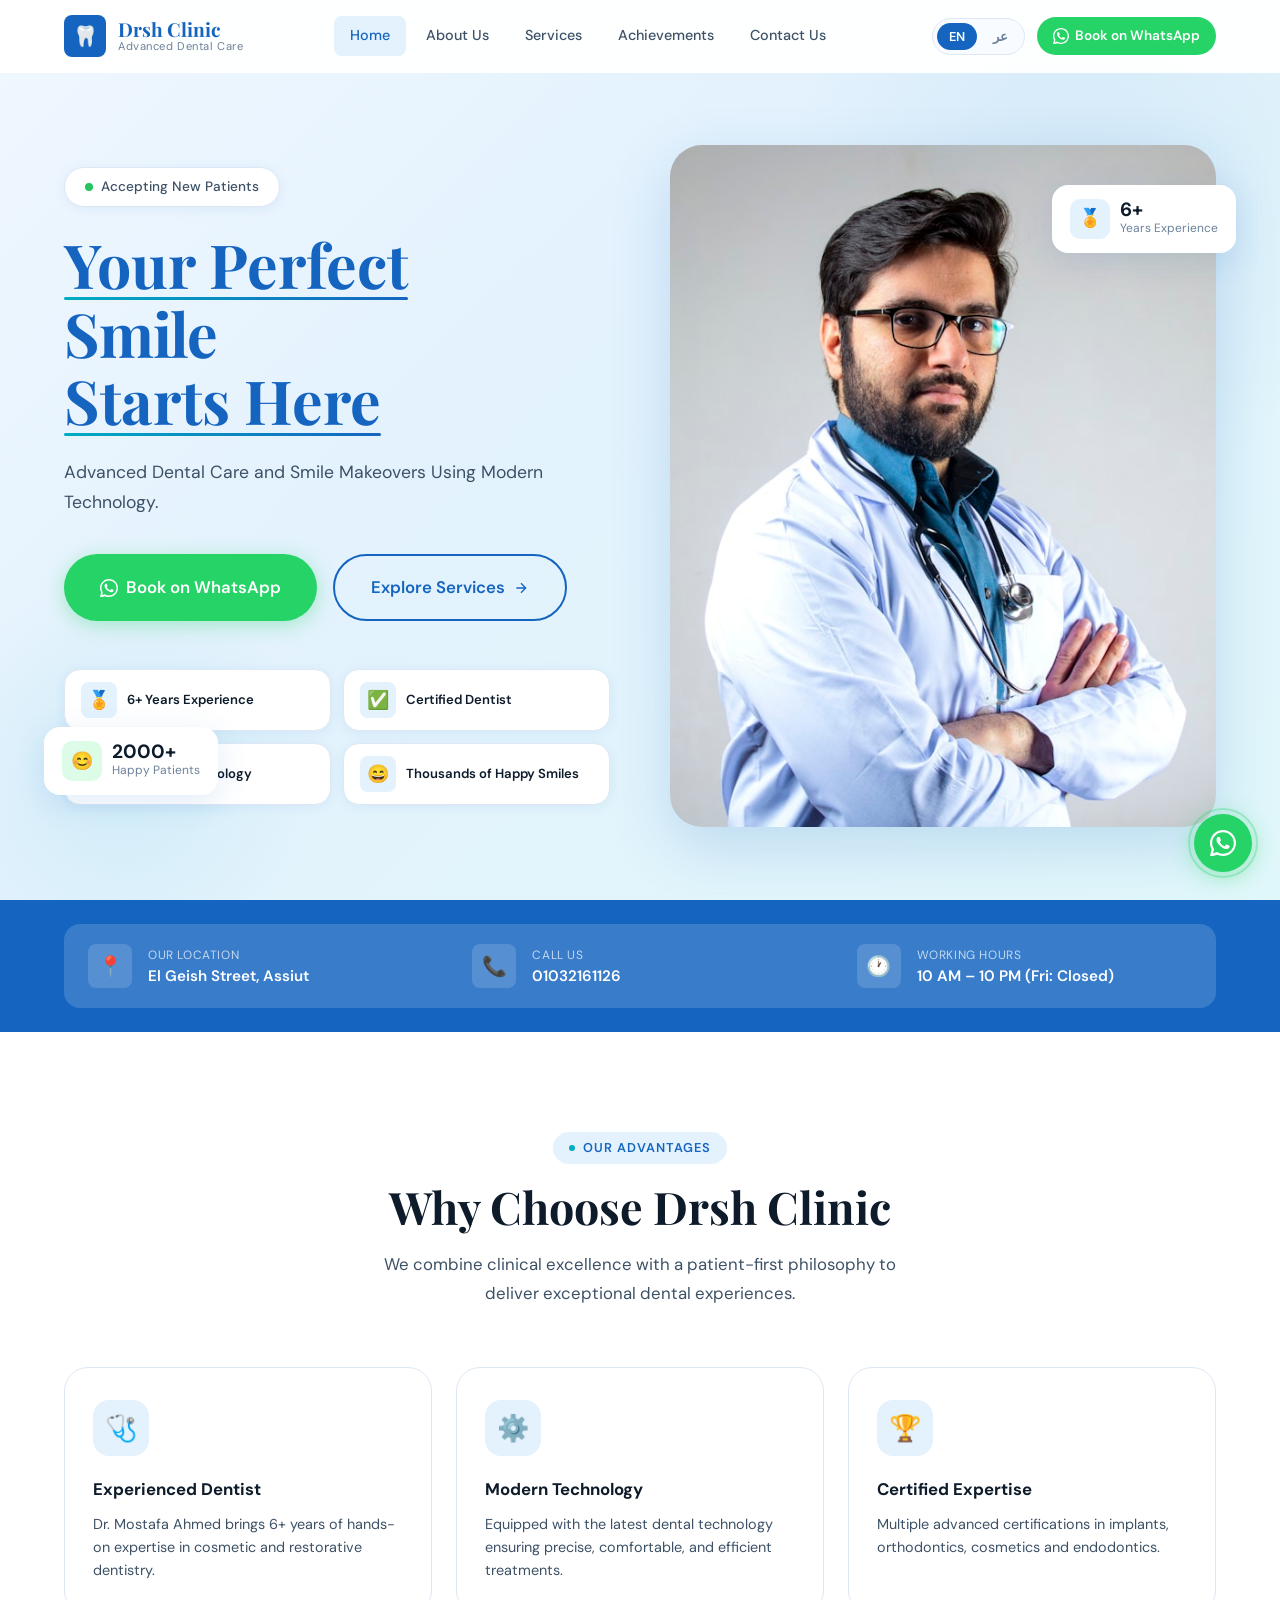
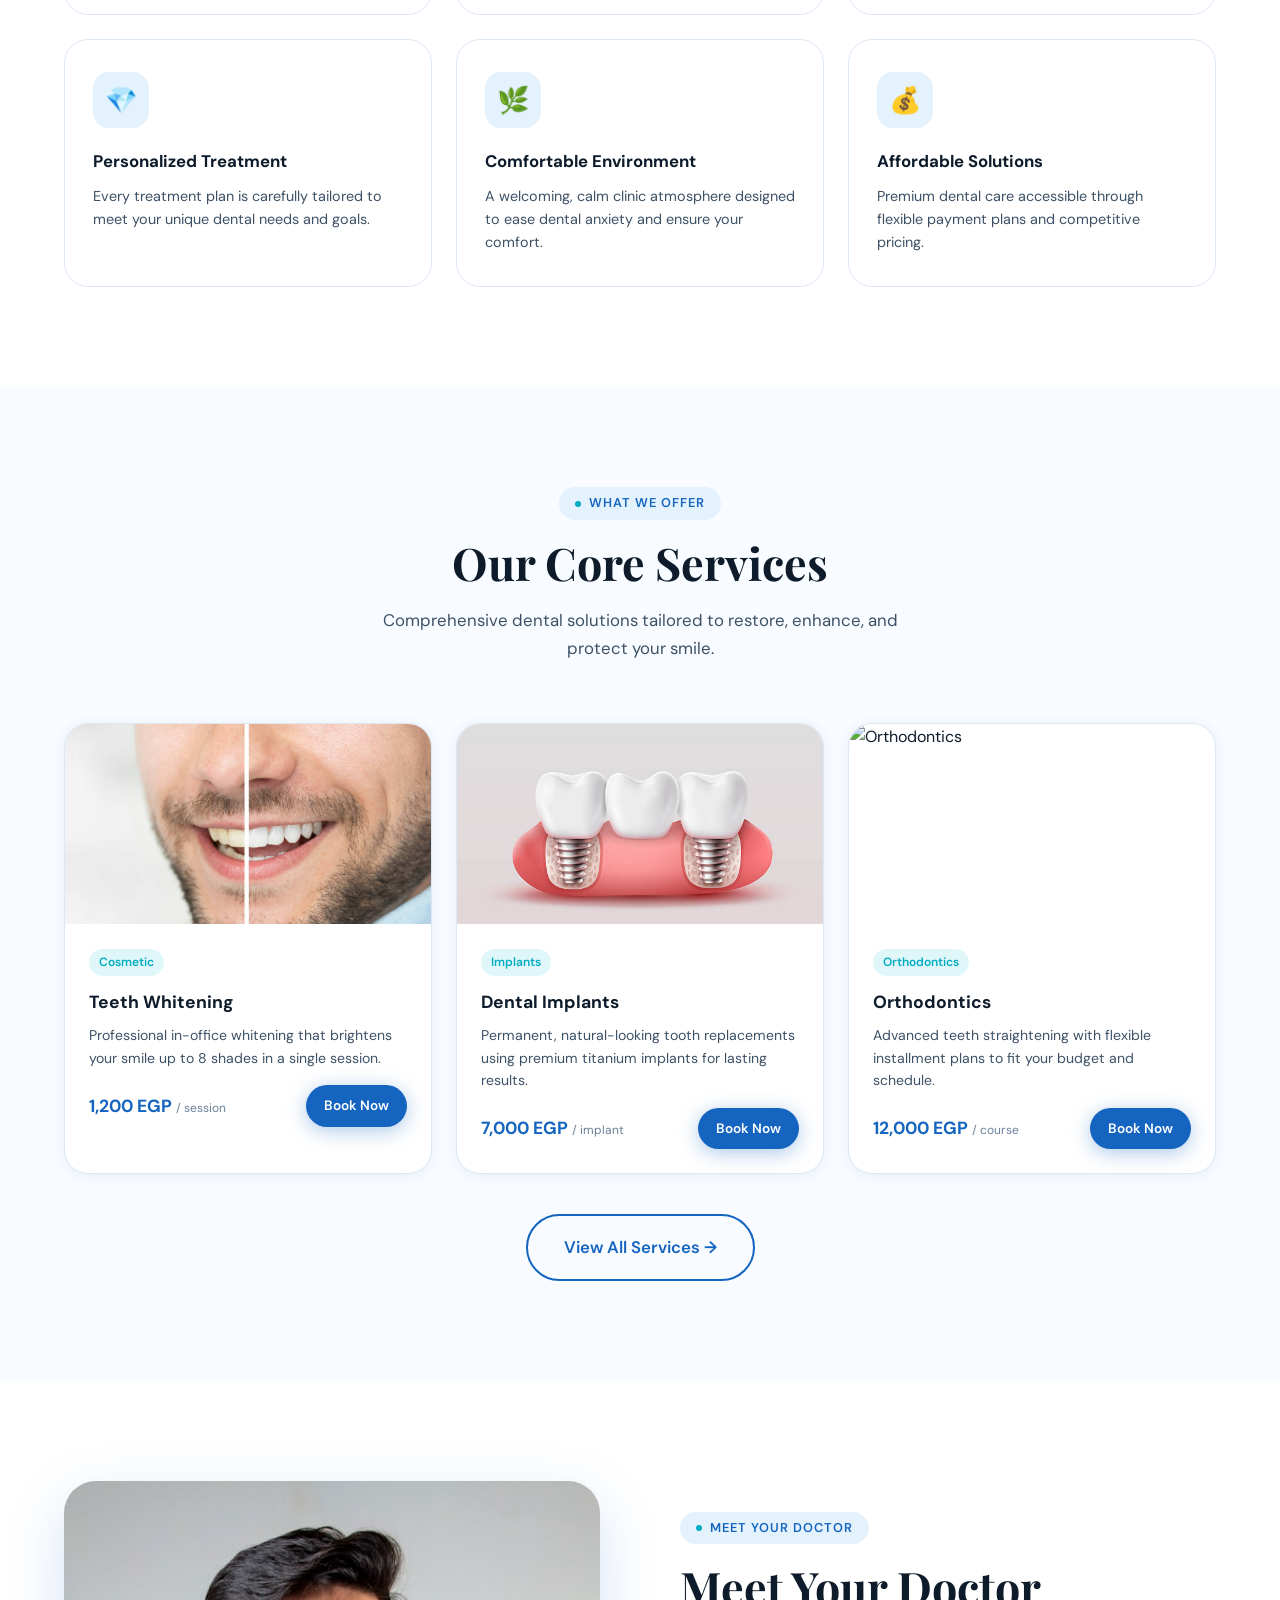
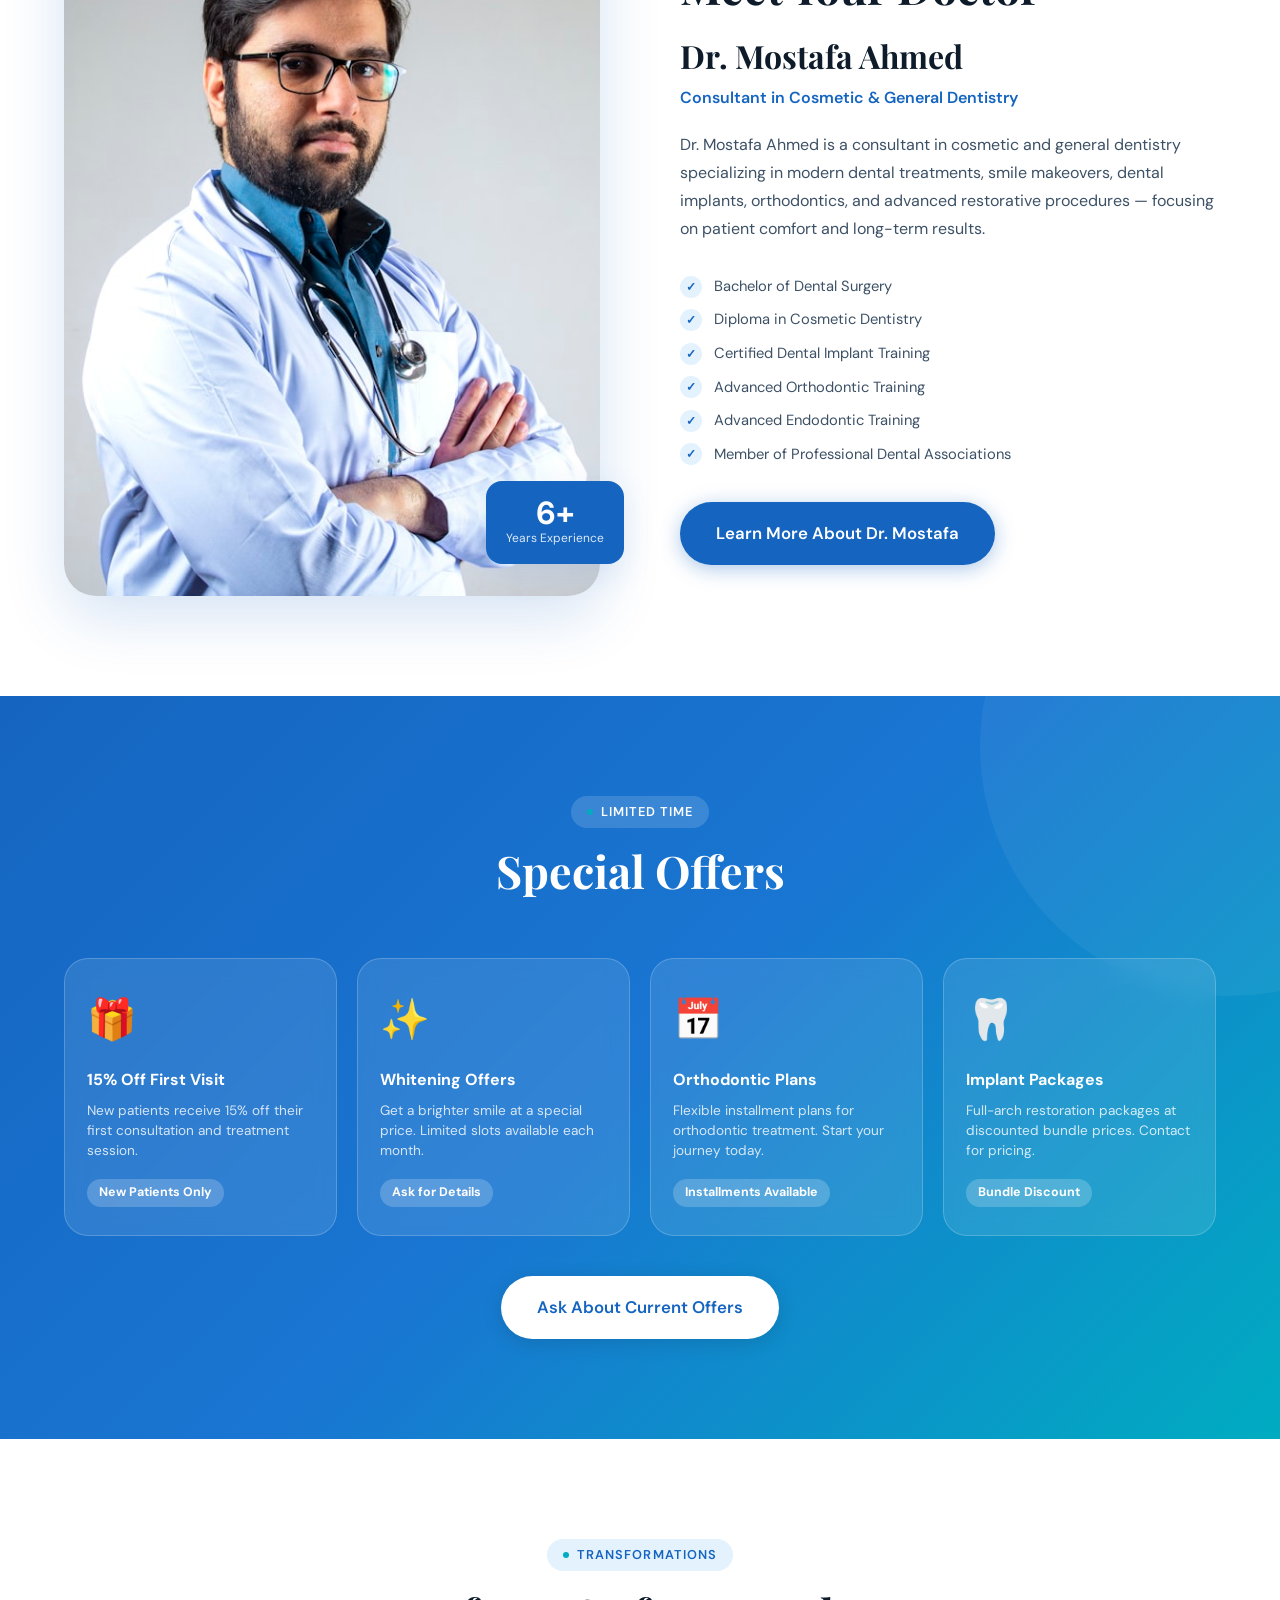
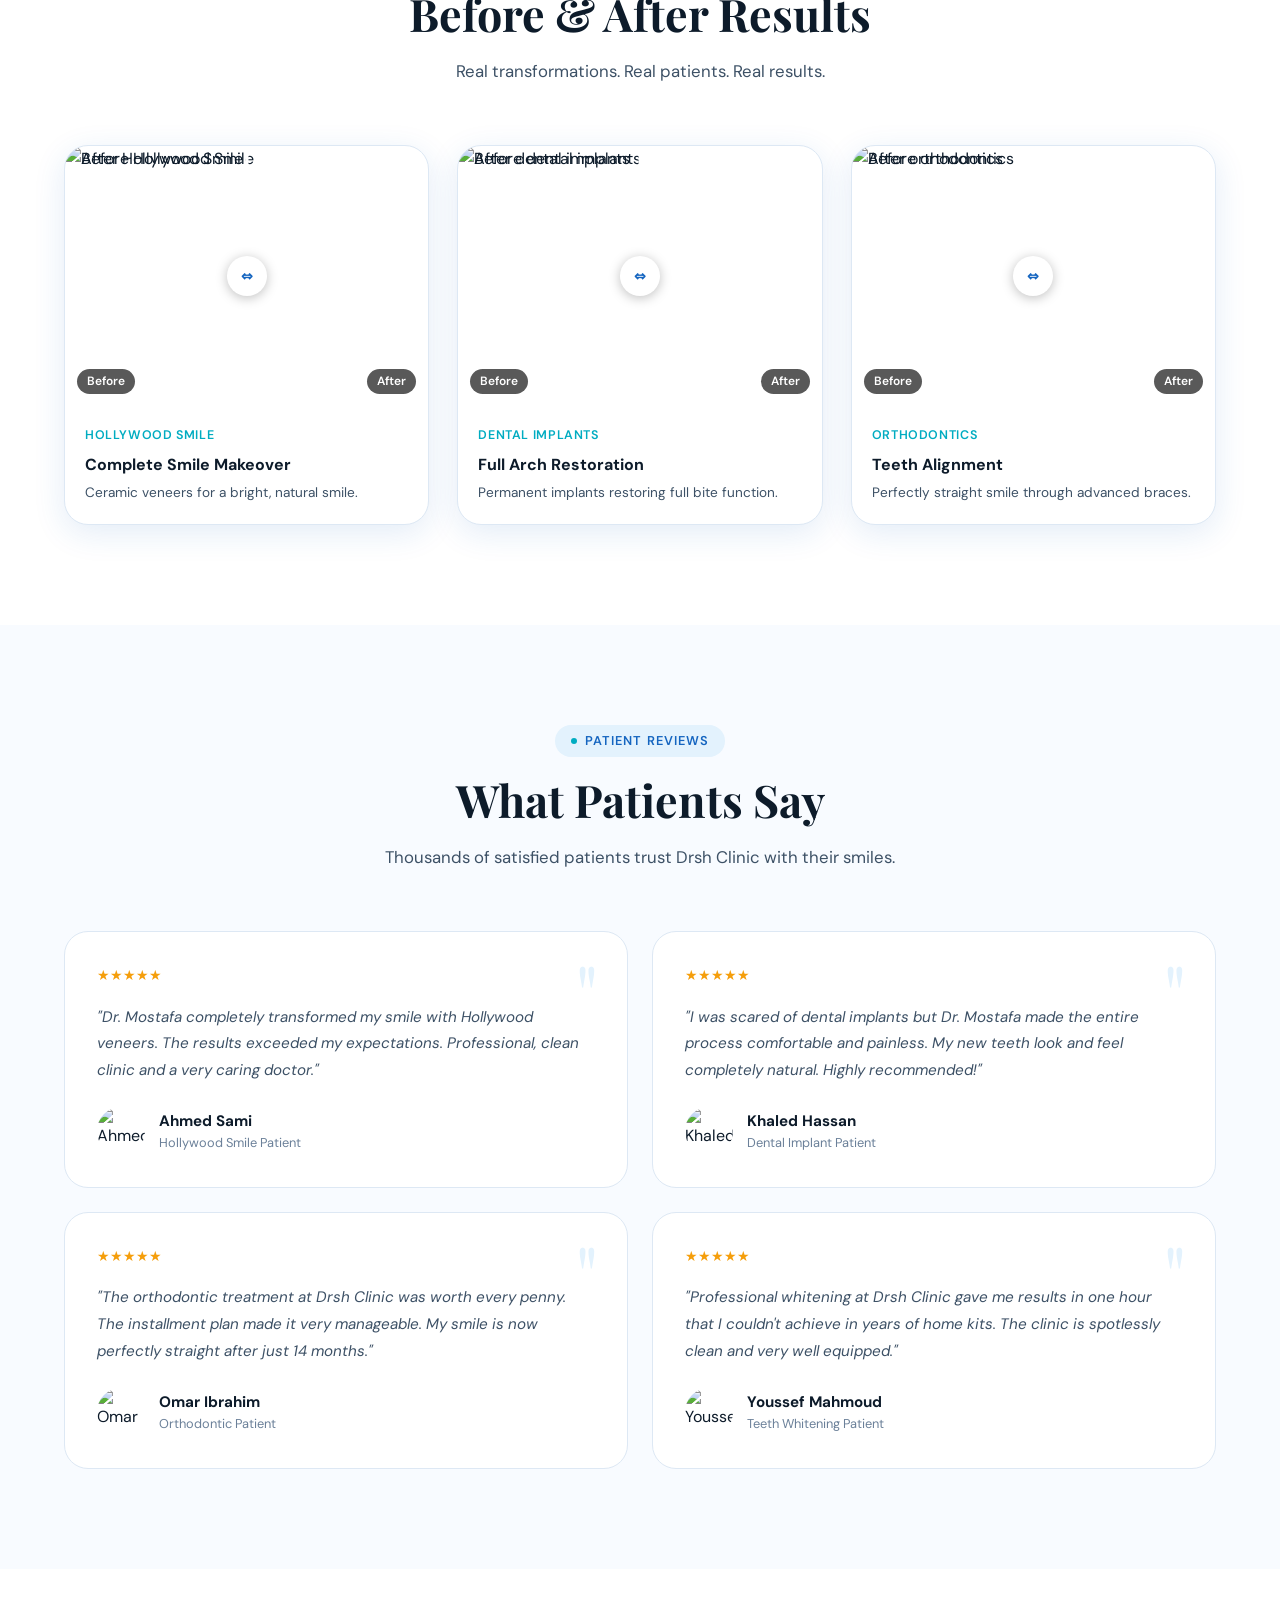
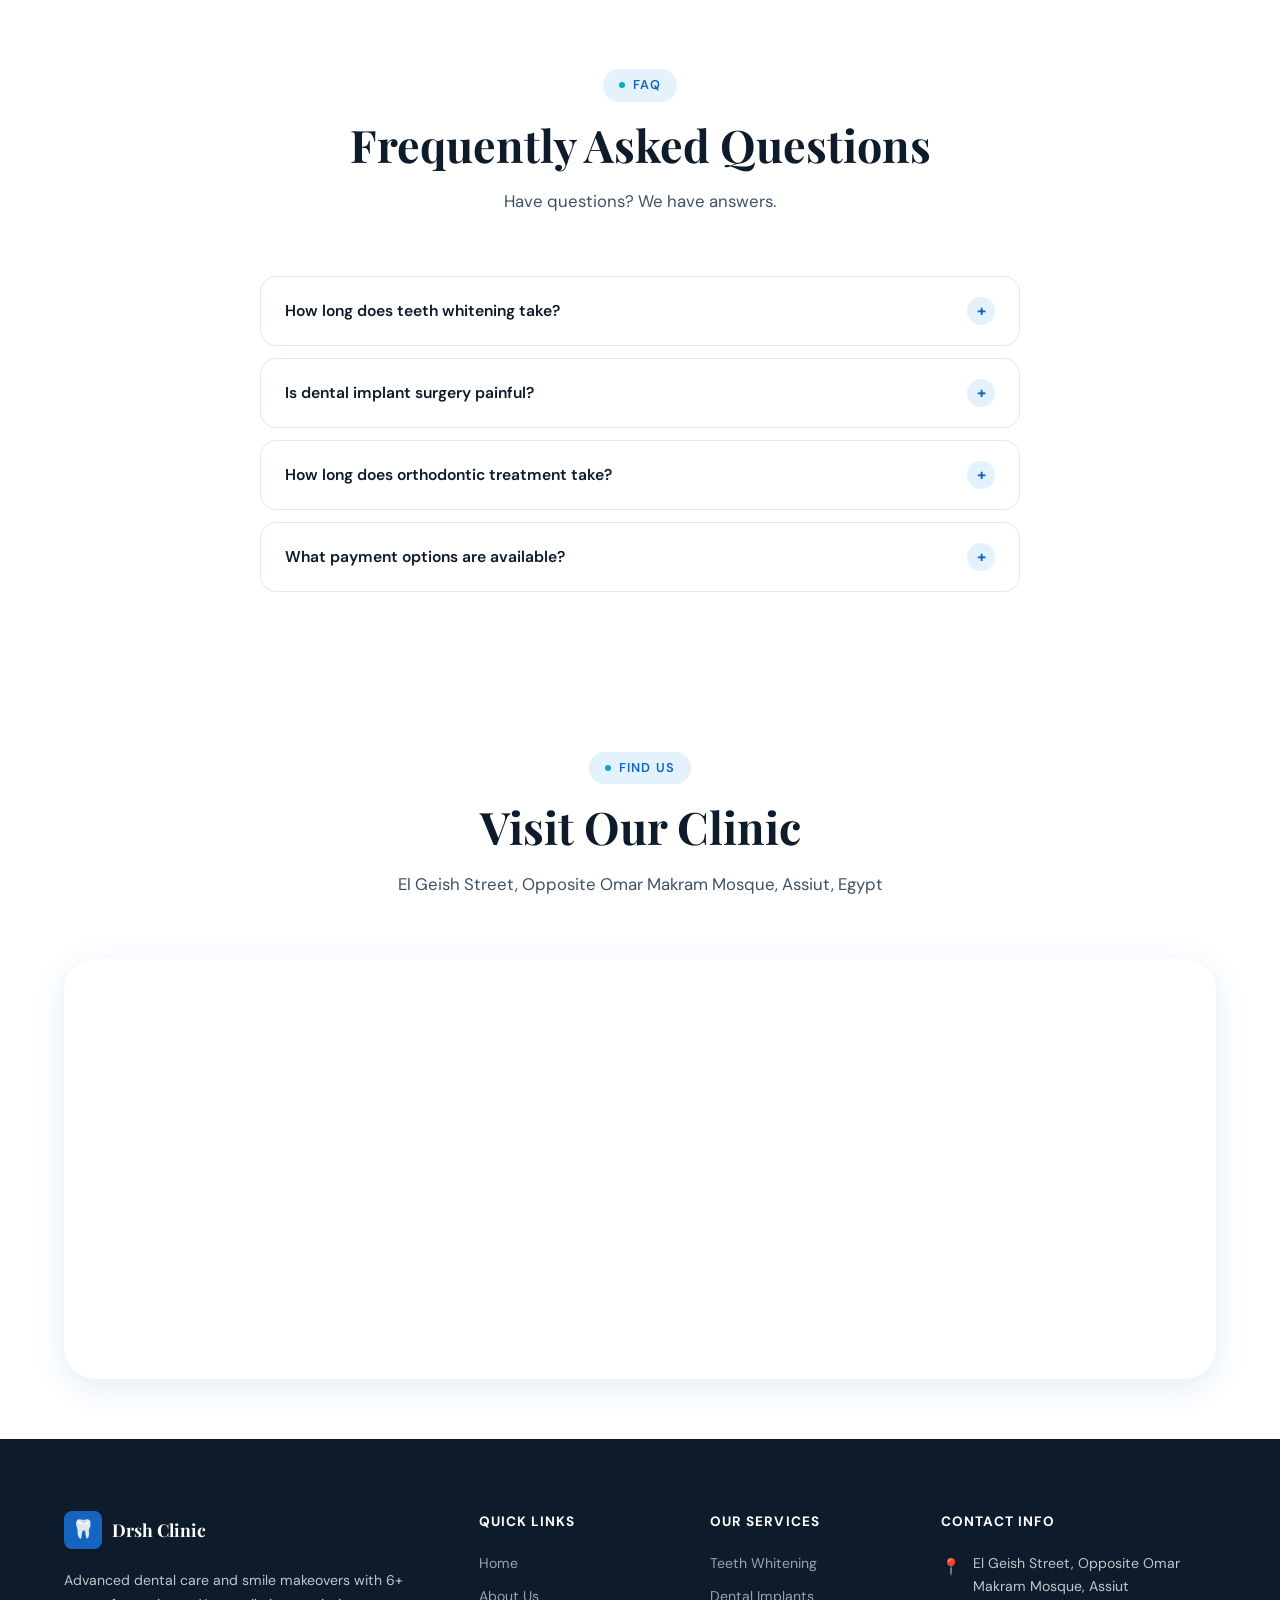
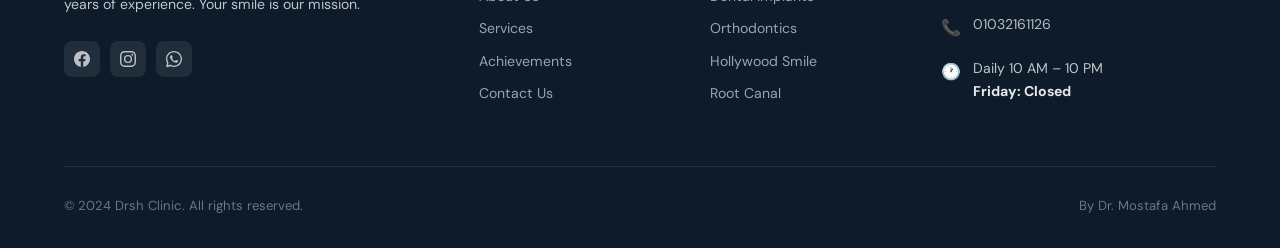
==== index.html @ 5b44fa23 "Initial commit" ====
<!DOCTYPE html>
<html lang="en">

<head>
  <meta charset="UTF-8" />
  <meta name="viewport" content="width=device-width, initial-scale=1.0" />
  <meta name="description"
    content="Drsh Clinic – Advanced dental care, smile makeovers, implants, and orthodontics by Dr. Mostafa Ahmed in Assiut, Egypt." />
  <meta name="keywords"
    content="dental clinic, Assiut, Dr. Mostafa Ahmed, cosmetic dentistry, implants, orthodontics, teeth whitening" />
  <title>Drsh Clinic – Your Perfect Smile Starts Here</title>
  <link rel="stylesheet" href="css/styles.css" />
  <script src="https://cdn.tailwindcss.com"></script>
  <link rel="preconnect" href="https://fonts.googleapis.com" />
  <style>
    /* Tailwind override so it doesn't conflict */
    *,
    *::before,
    *::after {
      box-sizing: border-box;
    }
  </style>
</head>

<body>

  <!-- ===================== HEADER ===================== -->
  <header class="header" role="banner">
    <div class="container">
      <div class="header-inner">
        <a href="index.html" class="logo" aria-label="Drsh Clinic Home">
          <div class="logo-icon">🦷</div>
          <div class="logo-text">
            <span class="logo-name">Drsh Clinic</span>
            <span class="logo-tagline">Advanced Dental Care</span>
          </div>
        </a>

        <nav class="nav-links" role="navigation" aria-label="Main navigation">
          <a href="index.html" class="nav-link" data-i18n="nav_home">Home</a>
          <a href="pages/about.html" class="nav-link" data-i18n="nav_about">About Us</a>
          <a href="pages/services.html" class="nav-link" data-i18n="nav_services">Services</a>
          <a href="pages/achievements.html" class="nav-link" data-i18n="nav_achievements">Achievements</a>
          <a href="pages/contact.html" class="nav-link" data-i18n="nav_contact">Contact Us</a>
        </nav>

        <div class="nav-actions">
          <div class="lang-switcher" role="group" aria-label="Language switcher">
            <button class="lang-btn" data-lang="en" aria-label="English">EN</button>
            <button class="lang-btn" data-lang="ar" aria-label="Arabic">عر</button>
          </div>
          <a href="https://wa.me/201032161126?text=Hello%2C%20I%27d%20like%20to%20book%20an%20appointment"
            class="whatsapp-nav-btn" data-i18n-href="whatsapp_msg" target="_blank" rel="noopener"
            aria-label="Book on WhatsApp">
            <svg width="16" height="16" fill="currentColor" viewBox="0 0 24 24">
              <path
                d="M17.472 14.382c-.297-.149-1.758-.867-2.03-.967-.273-.099-.471-.148-.67.15-.197.297-.767.966-.94 1.164-.173.199-.347.223-.644.075-.297-.15-1.255-.463-2.39-1.475-.883-.788-1.48-1.761-1.653-2.059-.173-.297-.018-.458.13-.606.134-.133.298-.347.446-.52.149-.174.198-.298.298-.497.099-.198.05-.371-.025-.52-.075-.149-.669-1.612-.916-2.207-.242-.579-.487-.5-.669-.51-.173-.008-.371-.01-.57-.01-.198 0-.52.074-.792.372-.272.297-1.04 1.016-1.04 2.479 0 1.462 1.065 2.875 1.213 3.074.149.198 2.096 3.2 5.077 4.487.709.306 1.262.489 1.694.625.712.227 1.36.195 1.871.118.571-.085 1.758-.719 2.006-1.413.248-.694.248-1.289.173-1.413-.074-.124-.272-.198-.57-.347z" />
              <path
                d="M12 0C5.373 0 0 5.373 0 12c0 2.127.555 4.13 1.523 5.868L.057 23.879a.5.5 0 0 0 .609.625l6.273-1.643A11.94 11.94 0 0 0 12 24c6.627 0 12-5.373 12-12S18.627 0 12 0zm0 22a9.94 9.94 0 0 1-5.071-1.383l-.363-.217-3.773.988.989-3.658-.236-.373A9.953 9.953 0 0 1 2 12C2 6.477 6.477 2 12 2s10 4.477 10 10-4.477 10-10 10z" />
            </svg>
            <span data-i18n="nav_book">Book on WhatsApp</span>
          </a>
          <button class="hamburger" aria-label="Toggle menu" aria-expanded="false">
            <span></span><span></span><span></span>
          </button>
        </div>
      </div>
    </div>

    <!-- Mobile Menu -->
    <nav class="mobile-menu" aria-label="Mobile navigation">
      <a href="index.html" class="nav-link" data-i18n="nav_home">Home</a>
      <a href="pages/about.html" class="nav-link" data-i18n="nav_about">About Us</a>
      <a href="pages/services.html" class="nav-link" data-i18n="nav_services">Services</a>
      <a href="pages/achievements.html" class="nav-link" data-i18n="nav_achievements">Achievements</a>
      <a href="pages/contact.html" class="nav-link" data-i18n="nav_contact">Contact Us</a>
      <div class="mobile-menu-footer">
        <a href="https://wa.me/201032161126" class="btn btn-whatsapp" target="_blank" rel="noopener">
          <span data-i18n="nav_book">Book on WhatsApp</span>
        </a>
      </div>
    </nav>
  </header>

  <!-- ===================== HERO ===================== -->
  <main>
    <section class="hero" id="hero" aria-label="Hero section">
      <div class="container">
        <div class="hero-inner">
          <div class="hero-content">
            <div class="hero-badge">
              <span class="dot" aria-hidden="true"></span>
              <span data-i18n="hero_badge">Accepting New Patients</span>
            </div>
            <h1 class="hero-title">
              <span data-i18n="hero_title_1">Your Perfect</span>
              <br>
              <em class="display-heading" data-i18n="hero_title_2"
                style="color:var(--primary);font-style:normal;">Smile</em>
              <br>
              <span data-i18n="hero_title_3">Starts Here</span>
            </h1>
            <p class="hero-subtitle" data-i18n="hero_sub">
              Advanced Dental Care and Smile Makeovers Using Modern Technology.
            </p>
            <div class="hero-btns">
              <a href="https://wa.me/201032161126?text=Hello%2C%20I%27d%20like%20to%20book%20an%20appointment"
                class="btn btn-whatsapp btn-lg" target="_blank" rel="noopener" data-i18n-href="whatsapp_msg">
                <svg width="18" height="18" fill="currentColor" viewBox="0 0 24 24">
                  <path
                    d="M17.472 14.382c-.297-.149-1.758-.867-2.03-.967-.273-.099-.471-.148-.67.15-.197.297-.767.966-.94 1.164-.173.199-.347.223-.644.075-.297-.15-1.255-.463-2.39-1.475-.883-.788-1.48-1.761-1.653-2.059-.173-.297-.018-.458.13-.606.134-.133.298-.347.446-.52.149-.174.198-.298.298-.497.099-.198.05-.371-.025-.52-.075-.149-.669-1.612-.916-2.207-.242-.579-.487-.5-.669-.51-.173-.008-.371-.01-.57-.01-.198 0-.52.074-.792.372-.272.297-1.04 1.016-1.04 2.479 0 1.462 1.065 2.875 1.213 3.074.149.198 2.096 3.2 5.077 4.487.709.306 1.262.489 1.694.625.712.227 1.36.195 1.871.118.571-.085 1.758-.719 2.006-1.413.248-.694.248-1.289.173-1.413-.074-.124-.272-.198-.57-.347z" />
                  <path
                    d="M12 0C5.373 0 0 5.373 0 12c0 2.127.555 4.13 1.523 5.868L.057 23.879a.5.5 0 0 0 .609.625l6.273-1.643A11.94 11.94 0 0 0 12 24c6.627 0 12-5.373 12-12S18.627 0 12 0zm0 22a9.94 9.94 0 0 1-5.071-1.383l-.363-.217-3.773.988.989-3.658-.236-.373A9.953 9.953 0 0 1 2 12C2 6.477 6.477 2 12 2s10 4.477 10 10-4.477 10-10 10z" />
                </svg>
                <span data-i18n="hero_btn1">Book on WhatsApp</span>
              </a>
              <a href="pages/services.html" class="btn btn-outline btn-lg">
                <span data-i18n="hero_btn2">Explore Services</span>
                <svg width="16" height="16" fill="none" stroke="currentColor" stroke-width="2" viewBox="0 0 24 24">
                  <path d="M5 12h14M12 5l7 7-7 7" />
                </svg>
              </a>
            </div>
            <div class="trust-badges">
              <div class="trust-badge">
                <div class="trust-badge-icon" aria-hidden="true">🏅</div>
                <span class="trust-badge-text" data-i18n="trust_1">6+ Years Experience</span>
              </div>
              <div class="trust-badge">
                <div class="trust-badge-icon" aria-hidden="true">✅</div>
                <span class="trust-badge-text" data-i18n="trust_2">Certified Dentist</span>
              </div>
              <div class="trust-badge">
                <div class="trust-badge-icon" aria-hidden="true">⚙️</div>
                <span class="trust-badge-text" data-i18n="trust_3">Modern Technology</span>
              </div>
              <div class="trust-badge">
                <div class="trust-badge-icon" aria-hidden="true">😄</div>
                <span class="trust-badge-text" data-i18n="trust_4">Thousands of Happy Smiles</span>
              </div>
            </div>
          </div>

          <div class="hero-image-wrap0" aria-hidden="true">
            <img src="./imgs/doctor.jpg" alt="Dr. Mostafa Ahmed – Dental Specialist at Drsh Clinic"
              class="hero-img-main" loading="eager" />
            <div class="hero-float-card card-1">
              <div class="float-icon green" aria-hidden="true">😊</div>
              <div class="float-info">
                <div class="float-num">2000+</div>
                <div class="float-label">Happy Patients</div>
              </div>
            </div>
            <div class="hero-float-card card-2">
              <div class="float-icon blue" aria-hidden="true">🏅</div>
              <div class="float-info">
                <div class="float-num">6+</div>
                <div class="float-label">Years Experience</div>
              </div>
            </div>
          </div>
        </div>
      </div>
    </section>

    <!-- ===================== QUICK INFO ===================== -->
    <section class="quick-info" aria-label="Quick contact information">
      <div class="container">
        <div class="quick-info-grid">
          <div class="quick-info-item">
            <div class="qi-icon" aria-hidden="true">📍</div>
            <div>
              <div class="qi-label" data-i18n="qi_label1">Our Location</div>
              <div class="qi-value" data-i18n="qi_val1">El Geish Street, Assiut</div>
            </div>
          </div>
          <div class="quick-info-item">
            <div class="qi-icon" aria-hidden="true">📞</div>
            <div>
              <div class="qi-label" data-i18n="qi_label2">Call Us</div>
              <div class="qi-value"><a href="tel:+201032161126" style="color:white;">01032161126</a></div>
            </div>
          </div>
          <div class="quick-info-item">
            <div class="qi-icon" aria-hidden="true">🕐</div>
            <div>
              <div class="qi-label" data-i18n="qi_label3">Working Hours</div>
              <div class="qi-value" data-i18n="qi_val3">10 AM – 10 PM (Fri: Closed)</div>
            </div>
          </div>
        </div>
      </div>
    </section>

    <!-- ===================== WHY CHOOSE US ===================== -->
    <section class="section-pad" aria-labelledby="why-heading">
      <div class="container">
        <div class="section-header centered reveal">
          <span class="section-badge">Our Advantages</span>
          <h2 class="section-title" id="why-heading" data-i18n="why_title">Why Choose Drsh Clinic</h2>
          <p class="section-subtitle" data-i18n="why_sub">We combine clinical excellence with a patient-first philosophy
            to deliver exceptional dental experiences.</p>
        </div>
        <div class="why-grid">
          <div class="why-card reveal reveal-delay-1">
            <div class="why-icon" aria-hidden="true">🩺</div>
            <h3 class="why-title" data-i18n="why1_title">Experienced Dentist</h3>
            <p class="why-desc" data-i18n="why1_desc">Dr. Mostafa Ahmed brings 6+ years of hands-on expertise in
              cosmetic and restorative dentistry.</p>
          </div>
          <div class="why-card reveal reveal-delay-2">
            <div class="why-icon" aria-hidden="true">⚙️</div>
            <h3 class="why-title" data-i18n="why2_title">Modern Technology</h3>
            <p class="why-desc" data-i18n="why2_desc">Equipped with the latest dental technology ensuring precise,
              comfortable, and efficient treatments.</p>
          </div>
          <div class="why-card reveal reveal-delay-3">
            <div class="why-icon" aria-hidden="true">🏆</div>
            <h3 class="why-title" data-i18n="why3_title">Certified Expertise</h3>
            <p class="why-desc" data-i18n="why3_desc">Multiple advanced certifications in implants, orthodontics,
              cosmetics and endodontics.</p>
          </div>
          <div class="why-card reveal reveal-delay-1">
            <div class="why-icon" aria-hidden="true">💎</div>
            <h3 class="why-title" data-i18n="why4_title">Personalized Treatment</h3>
            <p class="why-desc" data-i18n="why4_desc">Every treatment plan is carefully tailored to meet your unique
              dental needs and goals.</p>
          </div>
          <div class="why-card reveal reveal-delay-2">
            <div class="why-icon" aria-hidden="true">🌿</div>
            <h3 class="why-title" data-i18n="why5_title">Comfortable Environment</h3>
            <p class="why-desc" data-i18n="why5_desc">A welcoming, calm clinic atmosphere designed to ease dental
              anxiety and ensure your comfort.</p>
          </div>
          <div class="why-card reveal reveal-delay-3">
            <div class="why-icon" aria-hidden="true">💰</div>
            <h3 class="why-title" data-i18n="why6_title">Affordable Solutions</h3>
            <p class="why-desc" data-i18n="why6_desc">Premium dental care accessible through flexible payment plans and
              competitive pricing.</p>
          </div>
        </div>
      </div>
    </section>

    <!-- ===================== SERVICES PREVIEW ===================== -->
    <section class="section-pad services-bg" aria-labelledby="services-heading">
      <div class="container">
        <div class="section-header centered reveal">
          <span class="section-badge">What We Offer</span>
          <h2 class="section-title" id="services-heading" data-i18n="services_title">Our Core Services</h2>
          <p class="section-subtitle" data-i18n="services_sub">Comprehensive dental solutions tailored to restore,
            enhance, and protect your smile.</p>
        </div>
        <div class="services-grid">
          <article class="service-card reveal reveal-delay-1">
            <img src="./imgs/Teeth Whitening.jpg" alt="Teeth Whitening Treatment" class="service-img" loading="lazy" />
            <div class="service-body">
              <span class="service-tag">Cosmetic</span>
              <h3 class="service-name">Teeth Whitening</h3>
              <p class="service-desc">Professional in-office whitening that brightens your smile up to 8 shades in a
                single session.</p>
              <div class="service-footer">
                <div class="service-price">1,200 EGP <span>/ session</span></div>
                <a href="https://wa.me/201032161126?text=I%20want%20to%20book%20Teeth%20Whitening"
                  class="btn btn-primary" style="padding:10px 18px;font-size:0.85rem;" target="_blank" rel="noopener"
                  data-i18n="book_now">Book Now</a>
              </div>
            </div>
          </article>
          <article class="service-card reveal reveal-delay-2">
            <img src="./imgs/Dental Implants.jpg" alt="Dental Implants" class="service-img" loading="lazy" />
            <div class="service-body">
              <span class="service-tag">Implants</span>
              <h3 class="service-name">Dental Implants</h3>
              <p class="service-desc">Permanent, natural-looking tooth replacements using premium titanium implants for
                lasting results.</p>
              <div class="service-footer">
                <div class="service-price">7,000 EGP <span>/ implant</span></div>
                <a href="https://wa.me/201032161126?text=I%20want%20to%20book%20Dental%20Implants"
                  class="btn btn-primary" style="padding:10px 18px;font-size:0.85rem;" target="_blank" rel="noopener"
                  data-i18n="book_now">Book Now</a>
              </div>
            </div>
          </article>
          <article class="service-card reveal reveal-delay-3">
            <img src="https://images.unsplash.com/photo-1609840114035-3c981b782dfe?w=600&h=400&fit=crop&q=80"
              alt="Orthodontics" class="service-img" loading="lazy" />
            <div class="service-body">
              <span class="service-tag">Orthodontics</span>
              <h3 class="service-name">Orthodontics</h3>
              <p class="service-desc">Advanced teeth straightening with flexible installment plans to fit your budget
                and schedule.</p>
              <div class="service-footer">
                <div class="service-price">12,000 EGP <span>/ course</span></div>
                <a href="https://wa.me/201032161126?text=I%20want%20to%20book%20Orthodontics" class="btn btn-primary"
                  style="padding:10px 18px;font-size:0.85rem;" target="_blank" rel="noopener" data-i18n="book_now">Book
                  Now</a>
              </div>
            </div>
          </article>
        </div>
        <div style="text-align:center;margin-top:40px;">
          <a href="pages/services.html" class="btn btn-outline btn-lg">View All Services →</a>
        </div>
      </div>
    </section>

    <!-- ===================== MEET THE DOCTOR ===================== -->
    <section class="section-pad" aria-labelledby="doctor-heading">
      <div class="container">
        <div class="doctor-inner">
          <div class="doctor-img-wrap reveal">
            <img src="./imgs/doctor.jpg" alt="Dr. Mostafa Ahmed – Dental Consultant at Drsh Clinic" class="doctor-img"
              loading="lazy" />
            <div class="doctor-exp-badge" aria-label="6 plus years of experience">
              <div class="doctor-exp-num">6+</div>
              <div class="doctor-exp-label">Years Experience</div>
            </div>
          </div>
          <div class="doctor-content reveal reveal-delay-2">
            <span class="section-badge">Meet Your Doctor</span>
            <h2 class="section-title" id="doctor-heading" data-i18n="meet_title">Meet Your Doctor</h2>
            <h3 class="doctor-name">Dr. Mostafa Ahmed</h3>
            <p class="doctor-title">Consultant in Cosmetic & General Dentistry</p>
            <p class="doctor-bio">Dr. Mostafa Ahmed is a consultant in cosmetic and general dentistry specializing in
              modern dental treatments, smile makeovers, dental implants, orthodontics, and advanced restorative
              procedures — focusing on patient comfort and long-term results.</p>
            <ul class="qualifications" aria-label="Qualifications">
              <li class="qual-item">Bachelor of Dental Surgery</li>
              <li class="qual-item">Diploma in Cosmetic Dentistry</li>
              <li class="qual-item">Certified Dental Implant Training</li>
              <li class="qual-item">Advanced Orthodontic Training</li>
              <li class="qual-item">Advanced Endodontic Training</li>
              <li class="qual-item">Member of Professional Dental Associations</li>
            </ul>
            <a href="pages/about.html" class="btn btn-primary btn-lg">Learn More About Dr. Mostafa</a>
          </div>
        </div>
      </div>
    </section>

    <!-- ===================== SPECIAL OFFERS ===================== -->
    <section class="section-pad offers-bg" aria-labelledby="offers-heading">
      <div class="container">
        <div class="section-header centered reveal">
          <span class="section-badge">Limited Time</span>
          <h2 class="section-title" id="offers-heading" data-i18n="offers_title">Special Offers</h2>
        </div>
        <div class="offers-grid">
          <div class="offer-card reveal reveal-delay-1">
            <div class="offer-icon" aria-hidden="true">🎁</div>
            <h3 class="offer-title">15% Off First Visit</h3>
            <p class="offer-desc">New patients receive 15% off their first consultation and treatment session.</p>
            <span class="offer-badge">New Patients Only</span>
          </div>
          <div class="offer-card reveal reveal-delay-2">
            <div class="offer-icon" aria-hidden="true">✨</div>
            <h3 class="offer-title">Whitening Offers</h3>
            <p class="offer-desc">Get a brighter smile at a special price. Limited slots available each month.</p>
            <span class="offer-badge">Ask for Details</span>
          </div>
          <div class="offer-card reveal reveal-delay-3">
            <div class="offer-icon" aria-hidden="true">📅</div>
            <h3 class="offer-title">Orthodontic Plans</h3>
            <p class="offer-desc">Flexible installment plans for orthodontic treatment. Start your journey today.</p>
            <span class="offer-badge">Installments Available</span>
          </div>
          <div class="offer-card reveal reveal-delay-4">
            <div class="offer-icon" aria-hidden="true">🦷</div>
            <h3 class="offer-title">Implant Packages</h3>
            <p class="offer-desc">Full-arch restoration packages at discounted bundle prices. Contact for pricing.</p>
            <span class="offer-badge">Bundle Discount</span>
          </div>
        </div>
        <div style="text-align:center;margin-top:40px;">
          <a href="https://wa.me/201032161126?text=I%20want%20to%20ask%20about%20your%20offers"
            class="btn btn-white btn-lg" target="_blank" rel="noopener">
            Ask About Current Offers
          </a>
        </div>
      </div>
    </section>

    <!-- ===================== BEFORE & AFTER ===================== -->
    <section class="section-pad" id="results" aria-labelledby="ba-heading">
      <div class="container">
        <div class="section-header centered reveal">
          <span class="section-badge">Transformations</span>
          <h2 class="section-title" id="ba-heading" data-i18n="ba_title">Before &amp; After Results</h2>
          <p class="section-subtitle" data-i18n="ba_sub">Real transformations. Real patients. Real results.</p>
        </div>
        <div class="before-after-grid">
          <!-- Case 1 -->
          <div class="ba-card reveal reveal-delay-1">
            <div class="ba-slider-wrap" role="img" aria-label="Before and after Hollywood Smile case">
              <div class="ba-before">
                <img src="https://images.unsplash.com/photo-1583500178690-10fc18c57ec4?w=600&h=400&fit=crop&q=80"
                  alt="Before Hollywood Smile" loading="lazy" />
              </div>
              <div class="ba-after">
                <img src="https://images.unsplash.com/photo-1606811841689-23dfddce3e95?w=600&h=400&fit=crop&q=80"
                  alt="After Hollywood Smile" loading="lazy" />
              </div>
              <div class="ba-divider" aria-hidden="true"></div>
              <div class="ba-handle" aria-hidden="true">⇔</div>
              <div class="ba-labels" aria-hidden="true">
                <span class="ba-label">Before</span>
                <span class="ba-label">After</span>
              </div>
            </div>
            <div class="ba-info">
              <div class="ba-treatment">Hollywood Smile</div>
              <h3 class="ba-title">Complete Smile Makeover</h3>
              <p class="ba-result">Ceramic veneers for a bright, natural smile.</p>
            </div>
          </div>
          <!-- Case 2 -->
          <div class="ba-card reveal reveal-delay-2">
            <div class="ba-slider-wrap" role="img" aria-label="Before and after dental implants case">
              <div class="ba-before">
                <img src="https://images.unsplash.com/photo-1559839734-2b71ea197ec2?w=600&h=400&fit=crop&q=80"
                  alt="Before dental implants" loading="lazy" />
              </div>
              <div class="ba-after">
                <img src="https://images.unsplash.com/photo-1570612861542-284f4c12e75f?w=600&h=400&fit=crop&q=80"
                  alt="After dental implants" loading="lazy" />
              </div>
              <div class="ba-divider" aria-hidden="true"></div>
              <div class="ba-handle" aria-hidden="true">⇔</div>
              <div class="ba-labels" aria-hidden="true">
                <span class="ba-label">Before</span>
                <span class="ba-label">After</span>
              </div>
            </div>
            <div class="ba-info">
              <div class="ba-treatment">Dental Implants</div>
              <h3 class="ba-title">Full Arch Restoration</h3>
              <p class="ba-result">Permanent implants restoring full bite function.</p>
            </div>
          </div>
          <!-- Case 3 -->
          <div class="ba-card reveal reveal-delay-3">
            <div class="ba-slider-wrap" role="img" aria-label="Before and after orthodontics case">
              <div class="ba-before">
                <img src="https://images.unsplash.com/photo-1588776814546-1ffed1c29571?w=600&h=400&fit=crop&q=80"
                  alt="Before orthodontics" loading="lazy" />
              </div>
              <div class="ba-after">
                <img src="https://images.unsplash.com/photo-1609840114035-3c981b782dfe?w=600&h=400&fit=crop&q=80"
                  alt="After orthodontics" loading="lazy" />
              </div>
              <div class="ba-divider" aria-hidden="true"></div>
              <div class="ba-handle" aria-hidden="true">⇔</div>
              <div class="ba-labels" aria-hidden="true">
                <span class="ba-label">Before</span>
                <span class="ba-label">After</span>
              </div>
            </div>
            <div class="ba-info">
              <div class="ba-treatment">Orthodontics</div>
              <h3 class="ba-title">Teeth Alignment</h3>
              <p class="ba-result">Perfectly straight smile through advanced braces.</p>
            </div>
          </div>
        </div>
      </div>
    </section>

    <!-- ===================== TESTIMONIALS ===================== -->
    <section class="section-pad testimonials-bg" aria-labelledby="testi-heading">
      <div class="container">
        <div class="section-header centered reveal">
          <span class="section-badge">Patient Reviews</span>
          <h2 class="section-title" id="testi-heading" data-i18n="testi_title">What Patients Say</h2>
          <p class="section-subtitle" data-i18n="testi_sub">Thousands of satisfied patients trust Drsh Clinic with their
            smiles.</p>
        </div>
        <div class="testimonials-grid">
          <article class="testimonial-card reveal reveal-delay-1">
            <div class="stars" aria-label="5 stars">★★★★★</div>
            <p class="testimonial-text">"Dr. Mostafa completely transformed my smile with Hollywood veneers. The results
              exceeded my expectations. Professional, clean clinic and a very caring doctor."</p>
            <div class="testimonial-author">
              <img
                src="https://images.unsplash.com/photo-1507003211169-0a1dd7228f2d?w=100&h=100&fit=crop&crop=face&q=80"
                alt="Ahmed Sami" class="author-img" loading="lazy" />
              <div>
                <div class="author-name">Ahmed Sami</div>
                <div class="author-treat">Hollywood Smile Patient</div>
              </div>
            </div>
          </article>
          <article class="testimonial-card reveal reveal-delay-2">
            <div class="stars" aria-label="5 stars">★★★★★</div>
            <p class="testimonial-text">"I was scared of dental implants but Dr. Mostafa made the entire process
              comfortable and painless. My new teeth look and feel completely natural. Highly recommended!"</p>
            <div class="testimonial-author">
              <img
                src="https://images.unsplash.com/photo-1500648767791-00dcc994a43e?w=100&h=100&fit=crop&crop=face&q=80"
                alt="Khaled Hassan" class="author-img" loading="lazy" />
              <div>
                <div class="author-name">Khaled Hassan</div>
                <div class="author-treat">Dental Implant Patient</div>
              </div>
            </div>
          </article>
          <article class="testimonial-card reveal reveal-delay-3">
            <div class="stars" aria-label="5 stars">★★★★★</div>
            <p class="testimonial-text">"The orthodontic treatment at Drsh Clinic was worth every penny. The installment
              plan made it very manageable. My smile is now perfectly straight after just 14 months."</p>
            <div class="testimonial-author">
              <img
                src="https://images.unsplash.com/photo-1472099645785-5658abf4ff4e?w=100&h=100&fit=crop&crop=face&q=80"
                alt="Omar Ibrahim" class="author-img" loading="lazy" />
              <div>
                <div class="author-name">Omar Ibrahim</div>
                <div class="author-treat">Orthodontic Patient</div>
              </div>
            </div>
          </article>
          <article class="testimonial-card reveal reveal-delay-4">
            <div class="stars" aria-label="5 stars">★★★★★</div>
            <p class="testimonial-text">"Professional whitening at Drsh Clinic gave me results in one hour that I
              couldn't achieve in years of home kits. The clinic is spotlessly clean and very well equipped."</p>
            <div class="testimonial-author">
              <img
                src="https://images.unsplash.com/photo-1519085360753-af0119f7cbe7?w=100&h=100&fit=crop&crop=face&q=80"
                alt="Youssef Mahmoud" class="author-img" loading="lazy" />
              <div>
                <div class="author-name">Youssef Mahmoud</div>
                <div class="author-treat">Teeth Whitening Patient</div>
              </div>
            </div>
          </article>
        </div>
      </div>
    </section>

    <!-- ===================== FAQ ===================== -->
    <section class="section-pad" aria-labelledby="faq-heading">
      <div class="container">
        <div class="section-header centered reveal">
          <span class="section-badge">FAQ</span>
          <h2 class="section-title" id="faq-heading" data-i18n="faq_title">Frequently Asked Questions</h2>
          <p class="section-subtitle" data-i18n="faq_sub">Have questions? We have answers.</p>
        </div>
        <div class="faq-list" role="list">
          <div class="faq-item reveal" role="listitem">
            <button class="faq-question" aria-expanded="false">
              How long does teeth whitening take?
              <span class="faq-icon" aria-hidden="true">+</span>
            </button>
            <div class="faq-answer" role="region">
              <div class="faq-answer-inner">A professional in-office whitening session at Drsh Clinic typically takes 60
                minutes. You'll see results immediately after a single session, brightening your smile by up to 8
                shades.</div>
            </div>
          </div>
          <div class="faq-item reveal reveal-delay-1" role="listitem">
            <button class="faq-question" aria-expanded="false">
              Is dental implant surgery painful?
              <span class="faq-icon" aria-hidden="true">+</span>
            </button>
            <div class="faq-answer" role="region">
              <div class="faq-answer-inner">No. The procedure is performed under local anesthesia so you won't feel pain
                during the surgery. Most patients experience mild discomfort for a few days afterward, which is easily
                managed with prescribed medication.</div>
            </div>
          </div>
          <div class="faq-item reveal reveal-delay-2" role="listitem">
            <button class="faq-question" aria-expanded="false">
              How long does orthodontic treatment take?
              <span class="faq-icon" aria-hidden="true">+</span>
            </button>
            <div class="faq-answer" role="region">
              <div class="faq-answer-inner">Treatment duration varies depending on your case, but most patients complete
                orthodontic treatment in 12–24 months. Dr. Mostafa will give you a personalized timeline after your
                initial consultation.</div>
            </div>
          </div>
          <div class="faq-item reveal reveal-delay-3" role="listitem">
            <button class="faq-question" aria-expanded="false">
              What payment options are available?
              <span class="faq-icon" aria-hidden="true">+</span>
            </button>
            <div class="faq-answer" role="region">
              <div class="faq-answer-inner">We offer flexible payment options including installment plans for
                orthodontic treatment and implant packages. Contact us on WhatsApp to discuss a payment plan that works
                for your budget.</div>
            </div>
          </div>
        </div>
      </div>
    </section>

    <!-- ===================== MAP ===================== -->
    <section class="section-pad-sm" aria-label="Clinic location on map">
      <div class="container">
        <div class="section-header centered reveal">
          <span class="section-badge">Find Us</span>
          <h2 class="section-title">Visit Our Clinic</h2>
          <p class="section-subtitle">El Geish Street, Opposite Omar Makram Mosque, Assiut, Egypt</p>
        </div>
        <div class="map-wrap reveal">
          <iframe src="https://maps.google.com/maps?q=Assiut,+El+Geish+Street,+Egypt&output=embed&z=15"
            title="Drsh Clinic Location – El Geish Street, Assiut" allowfullscreen loading="lazy"
            aria-label="Google Map showing Drsh Clinic location"></iframe>
        </div>
      </div>
    </section>
  </main>

  <!-- ===================== FOOTER ===================== -->
  <footer class="footer" role="contentinfo">
    <div class="container">
      <div class="footer-grid">
        <div>
          <div class="footer-logo">
            <div class="footer-logo-icon" aria-hidden="true">🦷</div>
            <span class="footer-logo-name">Drsh Clinic</span>
          </div>
          <p class="footer-desc" data-i18n="footer_desc">Advanced dental care and smile makeovers with 6+ years of
            experience. Your smile is our mission.</p>
          <div class="social-links" aria-label="Social media links">
            <a href="#" class="social-link" aria-label="Facebook">
              <svg width="16" height="16" fill="currentColor" viewBox="0 0 24 24">
                <path
                  d="M24 12.073c0-6.627-5.373-12-12-12s-12 5.373-12 12c0 5.99 4.388 10.954 10.125 11.854v-8.385H7.078v-3.47h3.047V9.43c0-3.007 1.792-4.669 4.533-4.669 1.312 0 2.686.235 2.686.235v2.953H15.83c-1.491 0-1.956.925-1.956 1.874v2.25h3.328l-.532 3.47h-2.796v8.385C19.612 23.027 24 18.062 24 12.073z" />
              </svg>
            </a>
            <a href="#" class="social-link" aria-label="Instagram">
              <svg width="16" height="16" fill="currentColor" viewBox="0 0 24 24">
                <path
                  d="M12 2.163c3.204 0 3.584.012 4.85.07 3.252.148 4.771 1.691 4.919 4.919.058 1.265.069 1.645.069 4.849 0 3.205-.012 3.584-.069 4.849-.149 3.225-1.664 4.771-4.919 4.919-1.266.058-1.644.07-4.85.07-3.204 0-3.584-.012-4.849-.07-3.26-.149-4.771-1.699-4.919-4.92-.058-1.265-.07-1.644-.07-4.849 0-3.204.013-3.583.07-4.849.149-3.227 1.664-4.771 4.919-4.919 1.266-.057 1.645-.069 4.849-.069zM12 0C8.741 0 8.333.014 7.053.072 2.695.272.273 2.69.073 7.052.014 8.333 0 8.741 0 12c0 3.259.014 3.668.072 4.948.2 4.358 2.618 6.78 6.98 6.98C8.333 23.986 8.741 24 12 24c3.259 0 3.668-.014 4.948-.072 4.354-.2 6.782-2.618 6.979-6.98.059-1.28.073-1.689.073-4.948 0-3.259-.014-3.667-.072-4.947-.196-4.354-2.617-6.78-6.979-6.98C15.668.014 15.259 0 12 0zm0 5.838a6.162 6.162 0 1 0 0 12.324 6.162 6.162 0 0 0 0-12.324zM12 16a4 4 0 1 1 0-8 4 4 0 0 1 0 8zm6.406-11.845a1.44 1.44 0 1 0 0 2.881 1.44 1.44 0 0 0 0-2.881z" />
              </svg>
            </a>
            <a href="https://wa.me/201032161126" class="social-link" aria-label="WhatsApp" target="_blank"
              rel="noopener">
              <svg width="16" height="16" fill="currentColor" viewBox="0 0 24 24">
                <path
                  d="M17.472 14.382c-.297-.149-1.758-.867-2.03-.967-.273-.099-.471-.148-.67.15-.197.297-.767.966-.94 1.164-.173.199-.347.223-.644.075-.297-.15-1.255-.463-2.39-1.475-.883-.788-1.48-1.761-1.653-2.059-.173-.297-.018-.458.13-.606.134-.133.298-.347.446-.52.149-.174.198-.298.298-.497.099-.198.05-.371-.025-.52-.075-.149-.669-1.612-.916-2.207-.242-.579-.487-.5-.669-.51-.173-.008-.371-.01-.57-.01-.198 0-.52.074-.792.372-.272.297-1.04 1.016-1.04 2.479 0 1.462 1.065 2.875 1.213 3.074.149.198 2.096 3.2 5.077 4.487.709.306 1.262.489 1.694.625.712.227 1.36.195 1.871.118.571-.085 1.758-.719 2.006-1.413.248-.694.248-1.289.173-1.413-.074-.124-.272-.198-.57-.347z" />
                <path
                  d="M12 0C5.373 0 0 5.373 0 12c0 2.127.555 4.13 1.523 5.868L.057 23.879a.5.5 0 0 0 .609.625l6.273-1.643A11.94 11.94 0 0 0 12 24c6.627 0 12-5.373 12-12S18.627 0 12 0zm0 22a9.94 9.94 0 0 1-5.071-1.383l-.363-.217-3.773.988.989-3.658-.236-.373A9.953 9.953 0 0 1 2 12C2 6.477 6.477 2 12 2s10 4.477 10 10-4.477 10-10 10z" />
              </svg>
            </a>
          </div>
        </div>
        <div>
          <h3 class="footer-heading" data-i18n="footer_quick">Quick Links</h3>
          <ul class="footer-links">
            <li><a href="index.html" class="footer-link" data-i18n="nav_home">Home</a></li>
            <li><a href="pages/about.html" class="footer-link" data-i18n="nav_about">About Us</a></li>
            <li><a href="pages/services.html" class="footer-link" data-i18n="nav_services">Services</a></li>
            <li><a href="pages/achievements.html" class="footer-link" data-i18n="nav_achievements">Achievements</a></li>
            <li><a href="pages/contact.html" class="footer-link" data-i18n="nav_contact">Contact Us</a></li>
          </ul>
        </div>
        <div>
          <h3 class="footer-heading" data-i18n="footer_services">Our Services</h3>
          <ul class="footer-links">
            <li><a href="pages/services.html" class="footer-link">Teeth Whitening</a></li>
            <li><a href="pages/services.html" class="footer-link">Dental Implants</a></li>
            <li><a href="pages/services.html" class="footer-link">Orthodontics</a></li>
            <li><a href="pages/services.html" class="footer-link">Hollywood Smile</a></li>
            <li><a href="pages/services.html" class="footer-link">Root Canal</a></li>
          </ul>
        </div>
        <div>
          <h3 class="footer-heading" data-i18n="footer_contact_title">Contact Info</h3>
          <div class="footer-contact-item">
            <span class="footer-contact-icon" aria-hidden="true">📍</span>
            <span>El Geish Street, Opposite Omar Makram Mosque, Assiut</span>
          </div>
          <div class="footer-contact-item">
            <span class="footer-contact-icon" aria-hidden="true">📞</span>
            <a href="tel:+201032161126" style="color:rgba(255,255,255,0.7);">01032161126</a>
          </div>
          <div class="footer-contact-item">
            <span class="footer-contact-icon" aria-hidden="true">🕐</span>
            <span>Daily 10 AM – 10 PM<br><strong style="color:rgba(255,255,255,0.9);">Friday: Closed</strong></span>
          </div>
        </div>
      </div>
      <div class="footer-bottom">
        <span data-i18n="footer_rights">© 2024 Drsh Clinic. All rights reserved.</span>
        <span>By <span data-i18n="footer_by">Dr. Mostafa Ahmed</span></span>
      </div>
    </div>
  </footer>

  <!-- ===================== FLOATING WHATSAPP ===================== -->
  <div class="whatsapp-float" aria-label="WhatsApp booking button">
    <span class="whatsapp-tooltip" data-i18n="wa_tooltip" aria-hidden="true">Book via WhatsApp</span>
    <a href="https://wa.me/201032161126?text=Hello%2C%20I%27d%20like%20to%20book%20an%20appointment"
      class="whatsapp-float-btn" target="_blank" rel="noopener" aria-label="Book appointment on WhatsApp">
      <svg width="26" height="26" fill="currentColor" viewBox="0 0 24 24">
        <path
          d="M17.472 14.382c-.297-.149-1.758-.867-2.03-.967-.273-.099-.471-.148-.67.15-.197.297-.767.966-.94 1.164-.173.199-.347.223-.644.075-.297-.15-1.255-.463-2.39-1.475-.883-.788-1.48-1.761-1.653-2.059-.173-.297-.018-.458.13-.606.134-.133.298-.347.446-.52.149-.174.198-.298.298-.497.099-.198.05-.371-.025-.52-.075-.149-.669-1.612-.916-2.207-.242-.579-.487-.5-.669-.51-.173-.008-.371-.01-.57-.01-.198 0-.52.074-.792.372-.272.297-1.04 1.016-1.04 2.479 0 1.462 1.065 2.875 1.213 3.074.149.198 2.096 3.2 5.077 4.487.709.306 1.262.489 1.694.625.712.227 1.36.195 1.871.118.571-.085 1.758-.719 2.006-1.413.248-.694.248-1.289.173-1.413-.074-.124-.272-.198-.57-.347z" />
        <path
          d="M12 0C5.373 0 0 5.373 0 12c0 2.127.555 4.13 1.523 5.868L.057 23.879a.5.5 0 0 0 .609.625l6.273-1.643A11.94 11.94 0 0 0 12 24c6.627 0 12-5.373 12-12S18.627 0 12 0zm0 22a9.94 9.94 0 0 1-5.071-1.383l-.363-.217-3.773.988.989-3.658-.236-.373A9.953 9.953 0 0 1 2 12C2 6.477 6.477 2 12 2s10 4.477 10 10-4.477 10-10 10z" />
      </svg>
    </a>
  </div>

  <!-- Back to Top -->
  <button class="back-top" aria-label="Back to top">↑</button>

  <script src="js/main.js"></script>
</body>

</html>
---- css/styles.css ----
/* ========================================
   DRSH CLINIC - Design System
   ======================================== */

@import url("https://fonts.googleapis.com/css2?family=Playfair+Display:wght@400;500;600;700&family=DM+Sans:wght@300;400;500;600&family=Cairo:wght@300;400;500;600;700&display=swap");

:root {
  /* Colors */
  --primary: #1565c0;
  --primary-dark: #0d47a1;
  --primary-light: #e3f2fd;
  --accent: #00acc1;
  --accent-light: #e0f7fa;
  --white: #ffffff;
  --off-white: #f8fbff;
  --text-dark: #0d1b2a;
  --text-medium: #3d5166;
  --text-light: #6b8099;
  --border: #dde8f4;
  --shadow-sm: 0 2px 12px rgba(21, 101, 192, 0.08);
  --shadow-md: 0 8px 32px rgba(21, 101, 192, 0.12);
  --shadow-lg: 0 20px 60px rgba(21, 101, 192, 0.18);
  --radius-sm: 8px;
  --radius-md: 16px;
  --radius-lg: 24px;
  --radius-xl: 32px;
  --transition: all 0.3s cubic-bezier(0.4, 0, 0.2, 1);
}

/* ========================================
   RESET & BASE
   ======================================== */
*,
*::before,
*::after {
  box-sizing: border-box;
  margin: 0;
  padding: 0;
}

html {
  scroll-behavior: smooth;
  font-size: 16px;
}

body {
  font-family: "DM Sans", sans-serif;
  color: var(--text-dark);
  background: var(--white);
  line-height: 1.6;
  overflow-x: hidden;
}

body.rtl {
  font-family: "Cairo", sans-serif;
  direction: rtl;
}

img {
  max-width: 100%;
  height: auto;
  display: block;
}
a {
  text-decoration: none;
  color: inherit;
}
ul {
  list-style: none;
}
button {
  cursor: pointer;
  border: none;
  background: none;
  font-family: inherit;
}

/* ========================================
   TYPOGRAPHY
   ======================================== */
.display-heading {
  font-family: "Playfair Display", serif;
  font-weight: 700;
  line-height: 1.15;
  letter-spacing: -0.02em;
}

body.rtl .display-heading {
  font-family: "Cairo", sans-serif;
}

h1 {
  font-size: clamp(2.2rem, 5vw, 4rem);
}
h2 {
  font-size: clamp(1.8rem, 3.5vw, 2.8rem);
}
h3 {
  font-size: clamp(1.2rem, 2.5vw, 1.6rem);
}

.section-badge {
  display: inline-flex;
  align-items: center;
  gap: 8px;
  background: var(--primary-light);
  color: var(--primary);
  font-size: 0.8rem;
  font-weight: 600;
  letter-spacing: 0.08em;
  text-transform: uppercase;
  padding: 6px 16px;
  border-radius: 100px;
  margin-bottom: 16px;
}

.section-badge::before {
  content: "";
  width: 6px;
  height: 6px;
  background: var(--accent);
  border-radius: 50%;
}

.section-title {
  font-family: "Playfair Display", serif;
  font-weight: 700;
  color: var(--text-dark);
  margin-bottom: 16px;
  line-height: 1.2;
}

body.rtl .section-title {
  font-family: "Cairo", sans-serif;
  font-weight: 700;
}

.section-subtitle {
  color: var(--text-medium);
  font-size: 1.05rem;
  line-height: 1.7;
  max-width: 560px;
}

/* ========================================
   LAYOUT UTILITIES
   ======================================== */
.container {
  width: 100%;
  max-width: 1200px;
  margin: 0 auto;
  padding: 0 24px;
}

.section-pad {
  padding: 100px 0;
}

.section-pad-sm {
  padding: 60px 0;
}

.section-header {
  margin-bottom: 60px;
}

.section-header.centered {
  text-align: center;
}

.section-header.centered .section-subtitle {
  margin: 0 auto;
}

/* ========================================
   BUTTONS
   ======================================== */
.btn {
  display: inline-flex;
  align-items: center;
  gap: 8px;
  padding: 14px 28px;
  border-radius: 100px;
  font-weight: 600;
  font-size: 0.95rem;
  transition: var(--transition);
  white-space: nowrap;
}

.btn-primary {
  background: var(--primary);
  color: var(--white);
  box-shadow: 0 4px 20px rgba(21, 101, 192, 0.35);
}

.btn-primary:hover {
  background: var(--primary-dark);
  transform: translateY(-2px);
  box-shadow: 0 8px 30px rgba(21, 101, 192, 0.45);
}

.btn-outline {
  background: transparent;
  color: var(--primary);
  border: 2px solid var(--primary);
}

.btn-outline:hover {
  background: var(--primary);
  color: var(--white);
  transform: translateY(-2px);
}

.btn-white {
  background: var(--white);
  color: var(--primary);
  box-shadow: 0 4px 20px rgba(0, 0, 0, 0.12);
}

.btn-white:hover {
  transform: translateY(-2px);
  box-shadow: 0 8px 30px rgba(0, 0, 0, 0.18);
}

.btn-whatsapp {
  background: #25d366;
  color: var(--white);
  box-shadow: 0 4px 20px rgba(37, 211, 102, 0.35);
}

.btn-whatsapp:hover {
  background: #1ebe5d;
  transform: translateY(-2px);
  box-shadow: 0 8px 30px rgba(37, 211, 102, 0.45);
}

.btn-lg {
  padding: 18px 36px;
  font-size: 1.05rem;
}

/* ========================================
   HEADER / NAVBAR
   ======================================== */
.header {
  position: fixed;
  top: 0;
  left: 0;
  right: 0;
  z-index: 1000;
  background: rgba(255, 255, 255, 0.95);
  backdrop-filter: blur(20px);
  -webkit-backdrop-filter: blur(20px);
  border-bottom: 1px solid transparent;
  transition: var(--transition);
  padding: 0;
}

.header.scrolled {
  border-bottom-color: var(--border);
  box-shadow: var(--shadow-sm);
}

.header-inner {
  display: flex;
  align-items: center;
  justify-content: space-between;
  height: 72px;
}

.logo {
  display: flex;
  align-items: center;
  gap: 12px;
}

.logo-icon {
  width: 42px;
  height: 42px;
  background: var(--primary);
  border-radius: var(--radius-sm);
  display: flex;
  align-items: center;
  justify-content: center;
  color: white;
  font-size: 20px;
}

.logo-text {
  display: flex;
  flex-direction: column;
  line-height: 1.1;
}

.logo-name {
  font-family: "Playfair Display", serif;
  font-weight: 700;
  font-size: 1.2rem;
  color: var(--primary);
}

body.rtl .logo-name {
  font-family: "Cairo", sans-serif;
}

.logo-tagline {
  font-size: 0.7rem;
  color: var(--text-light);
  letter-spacing: 0.05em;
}

.nav-links {
  display: flex;
  align-items: center;
  gap: 4px;
}

.nav-link {
  padding: 8px 16px;
  font-size: 0.9rem;
  font-weight: 500;
  color: var(--text-medium);
  border-radius: var(--radius-sm);
  transition: var(--transition);
  position: relative;
}

.nav-link:hover,
.nav-link.active {
  color: var(--primary);
  background: var(--primary-light);
}

.nav-actions {
  display: flex;
  align-items: center;
  gap: 12px;
}

.lang-switcher {
  display: flex;
  align-items: center;
  gap: 4px;
  background: var(--off-white);
  border: 1px solid var(--border);
  border-radius: 100px;
  padding: 4px;
}

.lang-btn {
  padding: 5px 12px;
  border-radius: 100px;
  font-size: 0.8rem;
  font-weight: 600;
  color: var(--text-light);
  transition: var(--transition);
}

.lang-btn.active {
  background: var(--primary);
  color: white;
}

.whatsapp-nav-btn {
  display: flex;
  align-items: center;
  gap: 6px;
  background: #25d366;
  color: white;
  padding: 8px 16px;
  border-radius: 100px;
  font-size: 0.85rem;
  font-weight: 600;
  transition: var(--transition);
}

.whatsapp-nav-btn:hover {
  background: #1ebe5d;
  transform: translateY(-1px);
}

.hamburger {
  display: none;
  flex-direction: column;
  gap: 5px;
  padding: 8px;
  cursor: pointer;
}

.hamburger span {
  display: block;
  width: 22px;
  height: 2px;
  background: var(--text-dark);
  border-radius: 2px;
  transition: var(--transition);
}

/* Mobile Menu */
.mobile-menu {
  display: none;
  position: fixed;
  top: 72px;
  left: 0;
  right: 0;
  background: white;
  border-bottom: 1px solid var(--border);
  padding: 16px 24px 24px;
  box-shadow: var(--shadow-md);
  z-index: 999;
  flex-direction: column;
  gap: 4px;
}

.mobile-menu.open {
  display: flex;
}

.mobile-menu .nav-link {
  padding: 12px 16px;
  font-size: 1rem;
}

.mobile-menu-footer {
  margin-top: 16px;
  padding-top: 16px;
  border-top: 1px solid var(--border);
  display: flex;
  gap: 12px;
  align-items: center;
}

/* ========================================
   HERO SECTION
   ======================================== */
.hero {
  min-height: 100vh;
  background: linear-gradient(135deg, #f0f7ff 0%, #e3f2fd 40%, #e0f7fa 100%);
  display: flex;
  align-items: center;
  padding-top: 72px;
  position: relative;
  overflow: hidden;
}

.hero::before {
  content: "";
  position: absolute;
  top: -100px;
  right: -100px;
  width: 600px;
  height: 600px;
  background: radial-gradient(
    circle,
    rgba(21, 101, 192, 0.08) 0%,
    transparent 70%
  );
  border-radius: 50%;
}

.hero::after {
  content: "";
  position: absolute;
  bottom: -80px;
  left: -80px;
  width: 400px;
  height: 400px;
  background: radial-gradient(
    circle,
    rgba(0, 172, 193, 0.08) 0%,
    transparent 70%
  );
  border-radius: 50%;
}

.hero-inner {
  display: grid;
  grid-template-columns: 1fr 1fr;
  gap: 60px;
  align-items: center;
  position: relative;
  z-index: 1;
}

.hero-content {
}

.hero-badge {
  display: inline-flex;
  align-items: center;
  gap: 8px;
  background: var(--white);
  border: 1px solid var(--border);
  border-radius: 100px;
  padding: 8px 20px;
  font-size: 0.85rem;
  font-weight: 500;
  color: var(--text-medium);
  margin-bottom: 24px;
  box-shadow: var(--shadow-sm);
}

.hero-badge .dot {
  width: 8px;
  height: 8px;
  background: #22c55e;
  border-radius: 50%;
  animation: pulse 2s infinite;
}

@keyframes pulse {
  0%,
  100% {
    opacity: 1;
    transform: scale(1);
  }
  50% {
    opacity: 0.6;
    transform: scale(1.3);
  }
}

.hero-title {
  font-family: "Playfair Display", serif;
  font-size: clamp(2.4rem, 5vw, 3.8rem);
  font-weight: 700;
  color: var(--text-dark);
  line-height: 1.1;
  margin-bottom: 24px;
}

body.rtl .hero-title {
  font-family: "Cairo", sans-serif;
}

.hero-title span {
  color: var(--primary);
  position: relative;
}

.hero-title span::after {
  content: "";
  position: absolute;
  bottom: 4px;
  left: 0;
  right: 0;
  height: 3px;
  background: linear-gradient(90deg, var(--accent), var(--primary));
  border-radius: 2px;
}

.hero-subtitle {
  font-size: 1.1rem;
  color: var(--text-medium);
  line-height: 1.7;
  margin-bottom: 36px;
  max-width: 500px;
}

.hero-btns {
  display: flex;
  gap: 16px;
  flex-wrap: wrap;
  margin-bottom: 48px;
}

.trust-badges {
  display: grid;
  grid-template-columns: repeat(2, 1fr);
  gap: 12px;
}

.trust-badge {
  display: flex;
  align-items: center;
  gap: 10px;
  background: white;
  border: 1px solid var(--border);
  border-radius: var(--radius-md);
  padding: 12px 16px;
  box-shadow: var(--shadow-sm);
}

.trust-badge-icon {
  width: 36px;
  height: 36px;
  background: var(--primary-light);
  border-radius: var(--radius-sm);
  display: flex;
  align-items: center;
  justify-content: center;
  color: var(--primary);
  font-size: 18px;
  flex-shrink: 0;
}

.trust-badge-text {
  font-size: 0.82rem;
  font-weight: 600;
  color: var(--text-dark);
  line-height: 1.2;
}

.hero-image-wrap {
  position: relative;
}

.hero-img-main {
  width: 100%;
  aspect-ratio: 4/5;
  object-fit: cover;
  border-radius: var(--radius-xl);
  box-shadow: var(--shadow-lg);
}

.hero-float-card {
  position: absolute;
  background: white;
  border-radius: var(--radius-md);
  padding: 14px 18px;
  box-shadow: var(--shadow-md);
  display: flex;
  align-items: center;
  gap: 10px;
}

.hero-float-card.card-1 {
  bottom: 32px;
  left: -20px;
}

.hero-float-card.card-2 {
  top: 40px;
  right: -20px;
}

.float-icon {
  width: 40px;
  height: 40px;
  border-radius: 10px;
  display: flex;
  align-items: center;
  justify-content: center;
  font-size: 18px;
}

.float-icon.blue {
  background: var(--primary-light);
  color: var(--primary);
}
.float-icon.green {
  background: #dcfce7;
  color: #16a34a;
}

.float-info {
}
.float-num {
  font-size: 1.2rem;
  font-weight: 700;
  color: var(--text-dark);
  line-height: 1;
}
.float-label {
  font-size: 0.75rem;
  color: var(--text-light);
}

/* ========================================
   QUICK INFO BAR
   ======================================== */
.quick-info {
  background: var(--primary);
  padding: 24px 0;
}

.quick-info-grid {
  display: grid;
  grid-template-columns: repeat(3, 1fr);
  gap: 1px;
  background: rgba(255, 255, 255, 0.15);
  border-radius: var(--radius-md);
  overflow: hidden;
}

.quick-info-item {
  background: transparent;
  padding: 20px 24px;
  display: flex;
  align-items: center;
  gap: 16px;
}

.qi-icon {
  width: 44px;
  height: 44px;
  background: rgba(255, 255, 255, 0.15);
  border-radius: var(--radius-sm);
  display: flex;
  align-items: center;
  justify-content: center;
  color: white;
  font-size: 20px;
  flex-shrink: 0;
}

.qi-label {
  font-size: 0.75rem;
  color: rgba(255, 255, 255, 0.7);
  text-transform: uppercase;
  letter-spacing: 0.05em;
  margin-bottom: 2px;
}

.qi-value {
  font-size: 0.95rem;
  font-weight: 600;
  color: white;
  line-height: 1.3;
}

/* ========================================
   WHY CHOOSE US
   ======================================== */
.why-grid {
  display: grid;
  grid-template-columns: repeat(3, 1fr);
  gap: 24px;
}

.why-card {
  background: var(--white);
  border: 1px solid var(--border);
  border-radius: var(--radius-lg);
  padding: 32px 28px;
  transition: var(--transition);
  position: relative;
  overflow: hidden;
}

.why-card::before {
  content: "";
  position: absolute;
  top: 0;
  left: 0;
  right: 0;
  height: 3px;
  background: linear-gradient(90deg, var(--primary), var(--accent));
  transform: scaleX(0);
  transform-origin: left;
  transition: var(--transition);
}

.why-card:hover {
  transform: translateY(-6px);
  box-shadow: var(--shadow-md);
  border-color: transparent;
}

.why-card:hover::before {
  transform: scaleX(1);
}

.why-icon {
  width: 56px;
  height: 56px;
  background: var(--primary-light);
  border-radius: var(--radius-md);
  display: flex;
  align-items: center;
  justify-content: center;
  font-size: 26px;
  margin-bottom: 20px;
  transition: var(--transition);
}

.why-card:hover .why-icon {
  background: var(--primary);
}

.why-title {
  font-size: 1.05rem;
  font-weight: 700;
  color: var(--text-dark);
  margin-bottom: 10px;
}

.why-desc {
  font-size: 0.9rem;
  color: var(--text-medium);
  line-height: 1.6;
}

/* ========================================
   SERVICES PREVIEW
   ======================================== */
.services-bg {
  background: var(--off-white);
}

.services-grid {
  display: grid;
  grid-template-columns: repeat(3, 1fr);
  gap: 24px;
}

.service-card {
  background: var(--white);
  border-radius: var(--radius-lg);
  overflow: hidden;
  box-shadow: var(--shadow-sm);
  transition: var(--transition);
  border: 1px solid var(--border);
}

.service-card:hover {
  transform: translateY(-8px);
  box-shadow: var(--shadow-md);
}

.service-img {
  width: 100%;
  height: 200px;
  object-fit: cover;
}

.service-body {
  padding: 24px;
}

.service-tag {
  display: inline-block;
  background: var(--accent-light);
  color: var(--accent);
  font-size: 0.75rem;
  font-weight: 600;
  padding: 4px 10px;
  border-radius: 100px;
  margin-bottom: 12px;
}

.service-name {
  font-size: 1.1rem;
  font-weight: 700;
  color: var(--text-dark);
  margin-bottom: 8px;
}

.service-desc {
  font-size: 0.88rem;
  color: var(--text-medium);
  line-height: 1.6;
  margin-bottom: 16px;
}

.service-footer {
  display: flex;
  align-items: center;
  justify-content: space-between;
}

.service-price {
  font-size: 1.1rem;
  font-weight: 700;
  color: var(--primary);
}

.service-price span {
  font-size: 0.75rem;
  font-weight: 400;
  color: var(--text-light);
}

/* ========================================
   DOCTOR SECTION
   ======================================== */
.doctor-inner {
  display: grid;
  grid-template-columns: 1fr 1fr;
  gap: 80px;
  align-items: center;
}

.doctor-img-wrap {
  position: relative;
}

.doctor-img {
  width: 100%;
  aspect-ratio: 3/4;
  object-fit: cover;
  border-radius: var(--radius-xl);
  box-shadow: var(--shadow-lg);
}

.doctor-exp-badge {
  position: absolute;
  bottom: 32px;
  right: -24px;
  background: var(--primary);
  color: white;
  border-radius: var(--radius-md);
  padding: 16px 20px;
  text-align: center;
  box-shadow: var(--shadow-md);
}

.doctor-exp-num {
  font-size: 2rem;
  font-weight: 700;
  line-height: 1;
}

.doctor-exp-label {
  font-size: 0.75rem;
  opacity: 0.85;
}

.doctor-content {
}

.doctor-name {
  font-family: "Playfair Display", serif;
  font-size: 2rem;
  font-weight: 700;
  color: var(--text-dark);
  margin-bottom: 4px;
}

body.rtl .doctor-name {
  font-family: "Cairo", sans-serif;
}

.doctor-title {
  color: var(--primary);
  font-weight: 600;
  margin-bottom: 20px;
}

.doctor-bio {
  color: var(--text-medium);
  line-height: 1.75;
  margin-bottom: 32px;
  font-size: 1rem;
}

.qualifications {
  display: flex;
  flex-direction: column;
  gap: 10px;
  margin-bottom: 36px;
}

.qual-item {
  display: flex;
  align-items: center;
  gap: 12px;
  font-size: 0.92rem;
  color: var(--text-medium);
}

.qual-item::before {
  content: "✓";
  width: 22px;
  height: 22px;
  background: var(--primary-light);
  color: var(--primary);
  border-radius: 50%;
  display: flex;
  align-items: center;
  justify-content: center;
  font-size: 0.75rem;
  font-weight: 700;
  flex-shrink: 0;
  line-height: 22px;
  text-align: center;
}

/* ========================================
   SPECIAL OFFERS
   ======================================== */
.offers-bg {
  background: linear-gradient(
    135deg,
    var(--primary) 0%,
    #1976d2 50%,
    var(--accent) 100%
  );
  position: relative;
  overflow: hidden;
}

.offers-bg::before {
  content: "";
  position: absolute;
  top: -200px;
  right: -200px;
  width: 500px;
  height: 500px;
  background: rgba(255, 255, 255, 0.05);
  border-radius: 50%;
}

.offers-bg .section-title {
  color: white;
}

.offers-bg .section-badge {
  background: rgba(255, 255, 255, 0.15);
  color: white;
}

.offers-grid {
  display: grid;
  grid-template-columns: repeat(4, 1fr);
  gap: 20px;
}

.offer-card {
  background: rgba(255, 255, 255, 0.1);
  border: 1px solid rgba(255, 255, 255, 0.2);
  backdrop-filter: blur(10px);
  border-radius: var(--radius-lg);
  padding: 28px 22px;
  color: white;
  transition: var(--transition);
}

.offer-card:hover {
  background: rgba(255, 255, 255, 0.18);
  transform: translateY(-4px);
}

.offer-icon {
  font-size: 2.5rem;
  margin-bottom: 16px;
}

.offer-title {
  font-size: 1rem;
  font-weight: 700;
  margin-bottom: 8px;
}

.offer-desc {
  font-size: 0.85rem;
  opacity: 0.8;
  line-height: 1.5;
  margin-bottom: 16px;
}

.offer-badge {
  display: inline-block;
  background: rgba(255, 255, 255, 0.2);
  padding: 4px 12px;
  border-radius: 100px;
  font-size: 0.78rem;
  font-weight: 700;
}

/* ========================================
   BEFORE / AFTER SLIDER
   ======================================== */
.before-after-grid {
  display: grid;
  grid-template-columns: repeat(3, 1fr);
  gap: 28px;
}

.ba-card {
  border-radius: var(--radius-lg);
  overflow: hidden;
  box-shadow: var(--shadow-md);
  background: white;
  border: 1px solid var(--border);
}

.ba-slider-wrap {
  position: relative;
  height: 260px;
  overflow: hidden;
  cursor: ew-resize;
  user-select: none;
}

.ba-before,
.ba-after {
  position: absolute;
  inset: 0;
}

.ba-before img,
.ba-after img {
  width: 100%;
  height: 100%;
  object-fit: cover;
}

.ba-after {
  clip-path: inset(0 50% 0 0);
  transition: clip-path 0.05s;
}

.ba-divider {
  position: absolute;
  top: 0;
  bottom: 0;
  left: 50%;
  width: 3px;
  background: white;
  transform: translateX(-50%);
  pointer-events: none;
}

.ba-handle {
  position: absolute;
  top: 50%;
  left: 50%;
  transform: translate(-50%, -50%);
  width: 40px;
  height: 40px;
  background: white;
  border-radius: 50%;
  box-shadow: 0 2px 12px rgba(0, 0, 0, 0.25);
  display: flex;
  align-items: center;
  justify-content: center;
  pointer-events: none;
  font-size: 14px;
  color: var(--primary);
  font-weight: 700;
}

.ba-labels {
  position: absolute;
  bottom: 12px;
  left: 0;
  right: 0;
  display: flex;
  justify-content: space-between;
  padding: 0 12px;
  pointer-events: none;
}

.ba-label {
  background: rgba(0, 0, 0, 0.65);
  color: white;
  padding: 3px 10px;
  border-radius: 100px;
  font-size: 0.75rem;
  font-weight: 600;
}

.ba-info {
  padding: 20px;
}

.ba-treatment {
  font-size: 0.78rem;
  font-weight: 600;
  color: var(--accent);
  text-transform: uppercase;
  letter-spacing: 0.05em;
  margin-bottom: 6px;
}

.ba-title {
  font-size: 1rem;
  font-weight: 700;
  color: var(--text-dark);
  margin-bottom: 4px;
}

.ba-result {
  font-size: 0.85rem;
  color: var(--text-medium);
}

/* ========================================
   TESTIMONIALS
   ======================================== */
.testimonials-bg {
  background: var(--off-white);
}

.testimonials-grid {
  display: grid;
  grid-template-columns: repeat(2, 1fr);
  gap: 24px;
}

.testimonial-card {
  background: var(--white);
  border: 1px solid var(--border);
  border-radius: var(--radius-lg);
  padding: 32px;
  transition: var(--transition);
  position: relative;
}

.testimonial-card:hover {
  box-shadow: var(--shadow-md);
  transform: translateY(-4px);
}

.testimonial-card::before {
  content: '"';
  position: absolute;
  top: 20px;
  right: 28px;
  font-size: 5rem;
  color: var(--primary-light);
  font-family: "Playfair Display", serif;
  line-height: 1;
}

.stars {
  display: flex;
  gap: 3px;
  margin-bottom: 16px;
  color: #f59e0b;
  font-size: 0.9rem;
}

.testimonial-text {
  font-size: 0.95rem;
  color: var(--text-medium);
  line-height: 1.75;
  margin-bottom: 24px;
  font-style: italic;
}

.testimonial-author {
  display: flex;
  align-items: center;
  gap: 14px;
}

.author-img {
  width: 48px;
  height: 48px;
  border-radius: 50%;
  object-fit: cover;
}

.author-name {
  font-weight: 700;
  font-size: 0.95rem;
  color: var(--text-dark);
}

.author-treat {
  font-size: 0.8rem;
  color: var(--text-light);
}

/* ========================================
   FAQ
   ======================================== */
.faq-list {
  max-width: 760px;
  margin: 0 auto;
  display: flex;
  flex-direction: column;
  gap: 12px;
}

.faq-item {
  background: var(--white);
  border: 1px solid var(--border);
  border-radius: var(--radius-md);
  overflow: hidden;
  transition: var(--transition);
}

.faq-item.open {
  box-shadow: var(--shadow-sm);
  border-color: var(--primary);
}

.faq-question {
  width: 100%;
  text-align: left;
  padding: 20px 24px;
  display: flex;
  align-items: center;
  justify-content: space-between;
  gap: 16px;
  font-size: 0.98rem;
  font-weight: 600;
  color: var(--text-dark);
  transition: var(--transition);
}

body.rtl .faq-question {
  text-align: right;
}

.faq-question:hover {
  color: var(--primary);
}

.faq-icon {
  width: 28px;
  height: 28px;
  background: var(--primary-light);
  color: var(--primary);
  border-radius: 50%;
  display: flex;
  align-items: center;
  justify-content: center;
  font-size: 1rem;
  font-weight: 700;
  flex-shrink: 0;
  transition: var(--transition);
}

.faq-item.open .faq-icon {
  background: var(--primary);
  color: white;
  transform: rotate(45deg);
}

.faq-answer {
  max-height: 0;
  overflow: hidden;
  transition: max-height 0.35s ease;
}

.faq-answer-inner {
  padding: 0 24px 20px;
  font-size: 0.92rem;
  color: var(--text-medium);
  line-height: 1.7;
  border-top: 1px solid var(--border);
  padding-top: 16px;
}

/* ========================================
   MAP SECTION
   ======================================== */
.map-wrap {
  border-radius: var(--radius-xl);
  overflow: hidden;
  box-shadow: var(--shadow-md);
  height: 420px;
}

.map-wrap iframe {
  width: 100%;
  height: 100%;
  border: none;
  display: block;
}

/* ========================================
   FOOTER
   ======================================== */
.footer {
  background: var(--text-dark);
  color: rgba(255, 255, 255, 0.75);
  padding: 72px 0 32px;
}

.footer-grid {
  display: grid;
  grid-template-columns: 2fr 1fr 1fr 1.5fr;
  gap: 48px;
  margin-bottom: 48px;
}

.footer-logo {
  display: flex;
  align-items: center;
  gap: 10px;
  margin-bottom: 20px;
}

.footer-logo-icon {
  width: 38px;
  height: 38px;
  background: var(--primary);
  border-radius: 8px;
  display: flex;
  align-items: center;
  justify-content: center;
  color: white;
  font-size: 18px;
}

.footer-logo-name {
  font-family: "Playfair Display", serif;
  font-size: 1.1rem;
  font-weight: 700;
  color: white;
}

body.rtl .footer-logo-name {
  font-family: "Cairo", sans-serif;
}

.footer-desc {
  font-size: 0.88rem;
  line-height: 1.7;
  margin-bottom: 24px;
}

.social-links {
  display: flex;
  gap: 10px;
}

.social-link {
  width: 36px;
  height: 36px;
  background: rgba(255, 255, 255, 0.08);
  border-radius: 8px;
  display: flex;
  align-items: center;
  justify-content: center;
  color: rgba(255, 255, 255, 0.7);
  font-size: 16px;
  transition: var(--transition);
}

.social-link:hover {
  background: var(--primary);
  color: white;
}

.footer-heading {
  font-size: 0.85rem;
  font-weight: 700;
  text-transform: uppercase;
  letter-spacing: 0.08em;
  color: white;
  margin-bottom: 20px;
}

.footer-links {
  display: flex;
  flex-direction: column;
  gap: 10px;
}

.footer-link {
  font-size: 0.88rem;
  color: rgba(255, 255, 255, 0.6);
  transition: var(--transition);
  display: flex;
  align-items: center;
  gap: 6px;
}

.footer-link:hover {
  color: white;
  padding-left: 4px;
}

.footer-contact-item {
  display: flex;
  gap: 12px;
  margin-bottom: 16px;
  font-size: 0.88rem;
}

.footer-contact-icon {
  color: var(--accent);
  font-size: 16px;
  flex-shrink: 0;
  margin-top: 2px;
}

.footer-bottom {
  border-top: 1px solid rgba(255, 255, 255, 0.1);
  padding-top: 28px;
  display: flex;
  align-items: center;
  justify-content: space-between;
  font-size: 0.82rem;
  color: rgba(255, 255, 255, 0.4);
}

/* ========================================
   FLOATING WHATSAPP BUTTON
   ======================================== */
.whatsapp-float {
  position: fixed;
  bottom: 28px;
  right: 28px;
  z-index: 999;
  display: flex;
  flex-direction: column;
  align-items: flex-end;
  gap: 10px;
}

body.rtl .whatsapp-float {
  right: auto;
  left: 28px;
  align-items: flex-start;
}

.whatsapp-float-btn {
  width: 58px;
  height: 58px;
  background: #25d366;
  border-radius: 50%;
  display: flex;
  align-items: center;
  justify-content: center;
  color: white;
  font-size: 26px;
  box-shadow: 0 4px 24px rgba(37, 211, 102, 0.45);
  transition: var(--transition);
  position: relative;
}

.whatsapp-float-btn:hover {
  transform: scale(1.1);
  box-shadow: 0 8px 32px rgba(37, 211, 102, 0.55);
}

.whatsapp-float-btn::before {
  content: "";
  position: absolute;
  inset: -6px;
  border-radius: 50%;
  border: 2px solid rgba(37, 211, 102, 0.3);
  animation: ring 2s infinite;
}

@keyframes ring {
  0% {
    transform: scale(1);
    opacity: 1;
  }
  100% {
    transform: scale(1.4);
    opacity: 0;
  }
}

.whatsapp-tooltip {
  background: var(--text-dark);
  color: white;
  padding: 8px 16px;
  border-radius: var(--radius-sm);
  font-size: 0.82rem;
  font-weight: 500;
  white-space: nowrap;
  opacity: 0;
  transform: translateY(4px);
  transition: var(--transition);
  pointer-events: none;
}

.whatsapp-float:hover .whatsapp-tooltip {
  opacity: 1;
  transform: translateY(0);
}

/* ========================================
   BACK TO TOP
   ======================================== */
.back-top {
  position: fixed;
  bottom: 28px;
  left: 28px;
  z-index: 999;
  width: 44px;
  height: 44px;
  background: var(--primary);
  color: white;
  border-radius: var(--radius-sm);
  display: none;
  align-items: center;
  justify-content: center;
  font-size: 18px;
  box-shadow: var(--shadow-md);
  transition: var(--transition);
}

body.rtl .back-top {
  left: auto;
  right: 100px;
}

.back-top.visible {
  display: flex;
}

.back-top:hover {
  background: var(--primary-dark);
  transform: translateY(-2px);
}

/* ========================================
   PAGE HERO (Inner Pages)
   ======================================== */
.page-hero {
  background: linear-gradient(
    135deg,
    var(--primary) 0%,
    #1976d2 60%,
    var(--accent) 100%
  );
  padding: 140px 0 80px;
  position: relative;
  overflow: hidden;
}

.page-hero::before {
  content: "";
  position: absolute;
  top: -100px;
  right: -100px;
  width: 400px;
  height: 400px;
  background: rgba(255, 255, 255, 0.06);
  border-radius: 50%;
}

.page-hero-content {
  position: relative;
  z-index: 1;
}

.page-hero-badge {
  display: inline-flex;
  align-items: center;
  gap: 8px;
  background: rgba(255, 255, 255, 0.15);
  color: white;
  font-size: 0.8rem;
  font-weight: 600;
  letter-spacing: 0.08em;
  text-transform: uppercase;
  padding: 6px 16px;
  border-radius: 100px;
  margin-bottom: 16px;
}

.page-hero h1 {
  font-family: "Playfair Display", serif;
  color: white;
  font-size: clamp(2rem, 4vw, 3.2rem);
  margin-bottom: 16px;
}

body.rtl .page-hero h1 {
  font-family: "Cairo", sans-serif;
}

.page-hero p {
  color: rgba(255, 255, 255, 0.8);
  font-size: 1.05rem;
  max-width: 520px;
}

/* ========================================
   STATS SECTION
   ======================================== */
.stats-grid {
  display: grid;
  grid-template-columns: repeat(4, 1fr);
  gap: 24px;
}

.stat-card {
  background: var(--white);
  border: 1px solid var(--border);
  border-radius: var(--radius-lg);
  padding: 32px 24px;
  text-align: center;
  transition: var(--transition);
}

.stat-card:hover {
  transform: translateY(-4px);
  box-shadow: var(--shadow-md);
}

.stat-num {
  font-family: "Playfair Display", serif;
  font-size: 2.8rem;
  font-weight: 700;
  color: var(--primary);
  line-height: 1;
  margin-bottom: 8px;
}

body.rtl .stat-num {
  font-family: "Cairo", sans-serif;
}

.stat-label {
  font-size: 0.9rem;
  color: var(--text-medium);
}

/* ========================================
   CONTACT FORM
   ======================================== */
.contact-grid {
  display: grid;
  grid-template-columns: 1fr 1fr;
  gap: 60px;
  align-items: start;
}

.form-group {
  margin-bottom: 20px;
}

.form-label {
  display: block;
  font-size: 0.88rem;
  font-weight: 600;
  color: var(--text-dark);
  margin-bottom: 8px;
}

.form-input,
.form-textarea {
  width: 100%;
  padding: 14px 18px;
  border: 1.5px solid var(--border);
  border-radius: var(--radius-md);
  font-family: inherit;
  font-size: 0.95rem;
  color: var(--text-dark);
  background: var(--white);
  transition: var(--transition);
  outline: none;
}

.form-input:focus,
.form-textarea:focus {
  border-color: var(--primary);
  box-shadow: 0 0 0 4px var(--primary-light);
}

.form-input.error,
.form-textarea.error {
  border-color: #ef4444;
  box-shadow: 0 0 0 4px rgba(239, 68, 68, 0.08);
}

.form-textarea {
  min-height: 140px;
  resize: vertical;
}

.form-error {
  display: none;
  font-size: 0.8rem;
  color: #ef4444;
  margin-top: 4px;
}

.form-error.visible {
  display: block;
}

/* ========================================
   WHATSAPP CTA SECTION
   ======================================== */
.wa-cta-section {
  background: linear-gradient(135deg, #dcfce7 0%, #d1fae5 100%);
  border-radius: var(--radius-xl);
  padding: 60px 48px;
  text-align: center;
  border: 1px solid rgba(37, 211, 102, 0.2);
}

.wa-cta-icon {
  width: 80px;
  height: 80px;
  background: #25d366;
  border-radius: 50%;
  display: flex;
  align-items: center;
  justify-content: center;
  font-size: 36px;
  color: white;
  margin: 0 auto 24px;
  box-shadow: 0 8px 32px rgba(37, 211, 102, 0.35);
}

/* ========================================
   GALLERY MODAL
   ======================================== */
.modal-overlay {
  display: none;
  position: fixed;
  inset: 0;
  background: rgba(0, 0, 0, 0.85);
  z-index: 2000;
  align-items: center;
  justify-content: center;
  padding: 24px;
}

.modal-overlay.open {
  display: flex;
}

.modal-content {
  background: white;
  border-radius: var(--radius-xl);
  max-width: 900px;
  width: 100%;
  max-height: 90vh;
  overflow-y: auto;
  position: relative;
}

.modal-close {
  position: absolute;
  top: 16px;
  right: 16px;
  width: 36px;
  height: 36px;
  background: rgba(0, 0, 0, 0.1);
  border-radius: 50%;
  display: flex;
  align-items: center;
  justify-content: center;
  font-size: 18px;
  color: var(--text-dark);
  transition: var(--transition);
  z-index: 10;
}

.modal-close:hover {
  background: rgba(0, 0, 0, 0.2);
}

.modal-ba-grid {
  display: grid;
  grid-template-columns: 1fr 1fr;
}

.modal-ba-side {
  position: relative;
}

.modal-ba-side img {
  width: 100%;
  height: 400px;
  object-fit: cover;
}

.modal-ba-side:first-child img {
  border-radius: var(--radius-xl) 0 0 0;
}

.modal-ba-side:last-child img {
  border-radius: 0 var(--radius-xl) 0 0;
}

.modal-ba-label {
  position: absolute;
  top: 16px;
  left: 16px;
  background: rgba(0, 0, 0, 0.65);
  color: white;
  padding: 4px 12px;
  border-radius: 100px;
  font-size: 0.82rem;
  font-weight: 600;
}

.modal-info {
  padding: 32px;
}

.modal-treatment {
  font-size: 0.82rem;
  font-weight: 700;
  color: var(--accent);
  text-transform: uppercase;
  letter-spacing: 0.08em;
  margin-bottom: 8px;
}

.modal-title {
  font-size: 1.4rem;
  font-weight: 700;
  color: var(--text-dark);
  margin-bottom: 12px;
}

.modal-detail-grid {
  display: grid;
  grid-template-columns: repeat(3, 1fr);
  gap: 16px;
  margin-top: 20px;
}

.modal-detail {
  background: var(--off-white);
  border-radius: var(--radius-md);
  padding: 16px;
}

.modal-detail-label {
  font-size: 0.75rem;
  font-weight: 600;
  color: var(--text-light);
  text-transform: uppercase;
  letter-spacing: 0.05em;
  margin-bottom: 4px;
}

.modal-detail-value {
  font-size: 0.95rem;
  font-weight: 600;
  color: var(--text-dark);
}

/* ========================================
   SCROLL ANIMATIONS
   ======================================== */
.reveal {
  opacity: 0;
  transform: translateY(30px);
  transition:
    opacity 0.7s ease,
    transform 0.7s ease;
}

.reveal.visible {
  opacity: 1;
  transform: translateY(0);
}

.reveal-delay-1 {
  transition-delay: 0.1s;
}
.reveal-delay-2 {
  transition-delay: 0.2s;
}
.reveal-delay-3 {
  transition-delay: 0.3s;
}
.reveal-delay-4 {
  transition-delay: 0.4s;
}
.reveal-delay-5 {
  transition-delay: 0.5s;
}

/* ========================================
   SERVICES PAGE SPECIFIC
   ======================================== */
.search-filter-bar {
  display: flex;
  gap: 16px;
  margin-bottom: 40px;
  flex-wrap: wrap;
  align-items: center;
}

.search-input-wrap {
  position: relative;
  flex: 1;
  min-width: 240px;
}

.search-icon {
  position: absolute;
  left: 16px;
  top: 50%;
  transform: translateY(-50%);
  color: var(--text-light);
  font-size: 16px;
}

body.rtl .search-icon {
  left: auto;
  right: 16px;
}

.search-input {
  width: 100%;
  padding: 13px 16px 13px 44px;
  border: 1.5px solid var(--border);
  border-radius: var(--radius-md);
  font-family: inherit;
  font-size: 0.95rem;
  outline: none;
  transition: var(--transition);
}

body.rtl .search-input {
  padding: 13px 44px 13px 16px;
}

.search-input:focus {
  border-color: var(--primary);
  box-shadow: 0 0 0 4px var(--primary-light);
}

.filter-tags {
  display: flex;
  gap: 8px;
  flex-wrap: wrap;
}

.filter-tag {
  padding: 8px 18px;
  border-radius: 100px;
  border: 1.5px solid var(--border);
  font-size: 0.85rem;
  font-weight: 500;
  color: var(--text-medium);
  transition: var(--transition);
}

.filter-tag:hover,
.filter-tag.active {
  background: var(--primary);
  color: white;
  border-color: var(--primary);
}

.services-full-grid {
  display: grid;
  grid-template-columns: repeat(3, 1fr);
  gap: 28px;
}

.service-full-card {
  background: white;
  border: 1px solid var(--border);
  border-radius: var(--radius-lg);
  overflow: hidden;
  transition: var(--transition);
  position: relative;
}

.service-full-card:hover {
  transform: translateY(-6px);
  box-shadow: var(--shadow-md);
}

.service-full-img {
  width: 100%;
  height: 220px;
  object-fit: cover;
}

.offer-pill {
  position: absolute;
  top: 16px;
  left: 16px;
  background: #ef4444;
  color: white;
  padding: 4px 12px;
  border-radius: 100px;
  font-size: 0.75rem;
  font-weight: 700;
}

.service-full-body {
  padding: 24px;
}

.service-meta {
  display: flex;
  align-items: center;
  gap: 16px;
  font-size: 0.8rem;
  color: var(--text-light);
  margin-bottom: 8px;
}

.service-meta-item {
  display: flex;
  align-items: center;
  gap: 4px;
}

.service-full-name {
  font-size: 1.1rem;
  font-weight: 700;
  color: var(--text-dark);
  margin-bottom: 8px;
}

.service-full-desc {
  font-size: 0.88rem;
  color: var(--text-medium);
  line-height: 1.6;
  margin-bottom: 20px;
}

.service-full-footer {
  display: flex;
  align-items: center;
  justify-content: space-between;
  padding-top: 16px;
  border-top: 1px solid var(--border);
}

.service-full-price {
  font-size: 1.2rem;
  font-weight: 700;
  color: var(--primary);
}

.service-full-price .currency {
  font-size: 0.8rem;
  color: var(--text-light);
  font-weight: 400;
}

/* ========================================
   ABOUT PAGE
   ======================================== */
.timeline {
  position: relative;
  padding-left: 32px;
}

.timeline::before {
  content: "";
  position: absolute;
  left: 8px;
  top: 0;
  bottom: 0;
  width: 2px;
  background: var(--border);
}

body.rtl .timeline {
  padding-left: 0;
  padding-right: 32px;
}

body.rtl .timeline::before {
  left: auto;
  right: 8px;
}

.timeline-item {
  position: relative;
  margin-bottom: 36px;
}

.timeline-item::before {
  content: "";
  position: absolute;
  left: -28px;
  top: 6px;
  width: 12px;
  height: 12px;
  background: var(--primary);
  border-radius: 50%;
  border: 2px solid white;
  box-shadow: 0 0 0 3px var(--primary-light);
}

body.rtl .timeline-item::before {
  left: auto;
  right: -28px;
}

.timeline-year {
  font-size: 0.78rem;
  font-weight: 700;
  color: var(--accent);
  text-transform: uppercase;
  letter-spacing: 0.08em;
  margin-bottom: 4px;
}

.timeline-title {
  font-size: 1rem;
  font-weight: 700;
  color: var(--text-dark);
  margin-bottom: 4px;
}

.timeline-desc {
  font-size: 0.88rem;
  color: var(--text-medium);
  line-height: 1.5;
}

/* ========================================
   RESPONSIVE
   ======================================== */
@media (max-width: 1024px) {
  .hero-inner,
  .doctor-inner {
    grid-template-columns: 1fr;
    gap: 40px;
  }
  .hero-image-wrap {
    display: none;
  }
  .why-grid,
  .services-grid {
    grid-template-columns: repeat(2, 1fr);
  }
  .offers-grid {
    grid-template-columns: repeat(2, 1fr);
  }
  .stats-grid {
    grid-template-columns: repeat(2, 1fr);
  }
  .footer-grid {
    grid-template-columns: 1fr 1fr;
  }
  .contact-grid {
    grid-template-columns: 1fr;
  }
  .services-full-grid {
    grid-template-columns: repeat(2, 1fr);
  }
}

@media (max-width: 768px) {
  .section-pad {
    padding: 64px 0;
  }
  .nav-links,
  .nav-actions .whatsapp-nav-btn {
    display: none;
  }
  .hamburger {
    display: flex;
  }
  .why-grid,
  .services-grid,
  .testimonials-grid,
  .before-after-grid {
    grid-template-columns: 1fr;
  }
  .offers-grid {
    grid-template-columns: 1fr 1fr;
  }
  .quick-info-grid {
    grid-template-columns: 1fr;
    gap: 1px;
  }
  .stats-grid {
    grid-template-columns: repeat(2, 1fr);
  }
  .services-full-grid {
    grid-template-columns: 1fr;
  }
  .footer-grid {
    grid-template-columns: 1fr;
    gap: 32px;
  }
  .modal-ba-grid {
    grid-template-columns: 1fr;
  }
  .trust-badges {
    grid-template-columns: 1fr 1fr;
  }
  .hero-btns {
    flex-direction: column;
  }
  .hero-btns .btn {
    text-align: center;
    justify-content: center;
  }
}

@media (max-width: 480px) {
  .offers-grid {
    grid-template-columns: 1fr;
  }
  .stats-grid {
    grid-template-columns: 1fr 1fr;
  }
  .trust-badges {
    grid-template-columns: 1fr;
  }
}

.card-same-hight {
  display: flex;
  flex-direction: column;
  flex: 1;
}
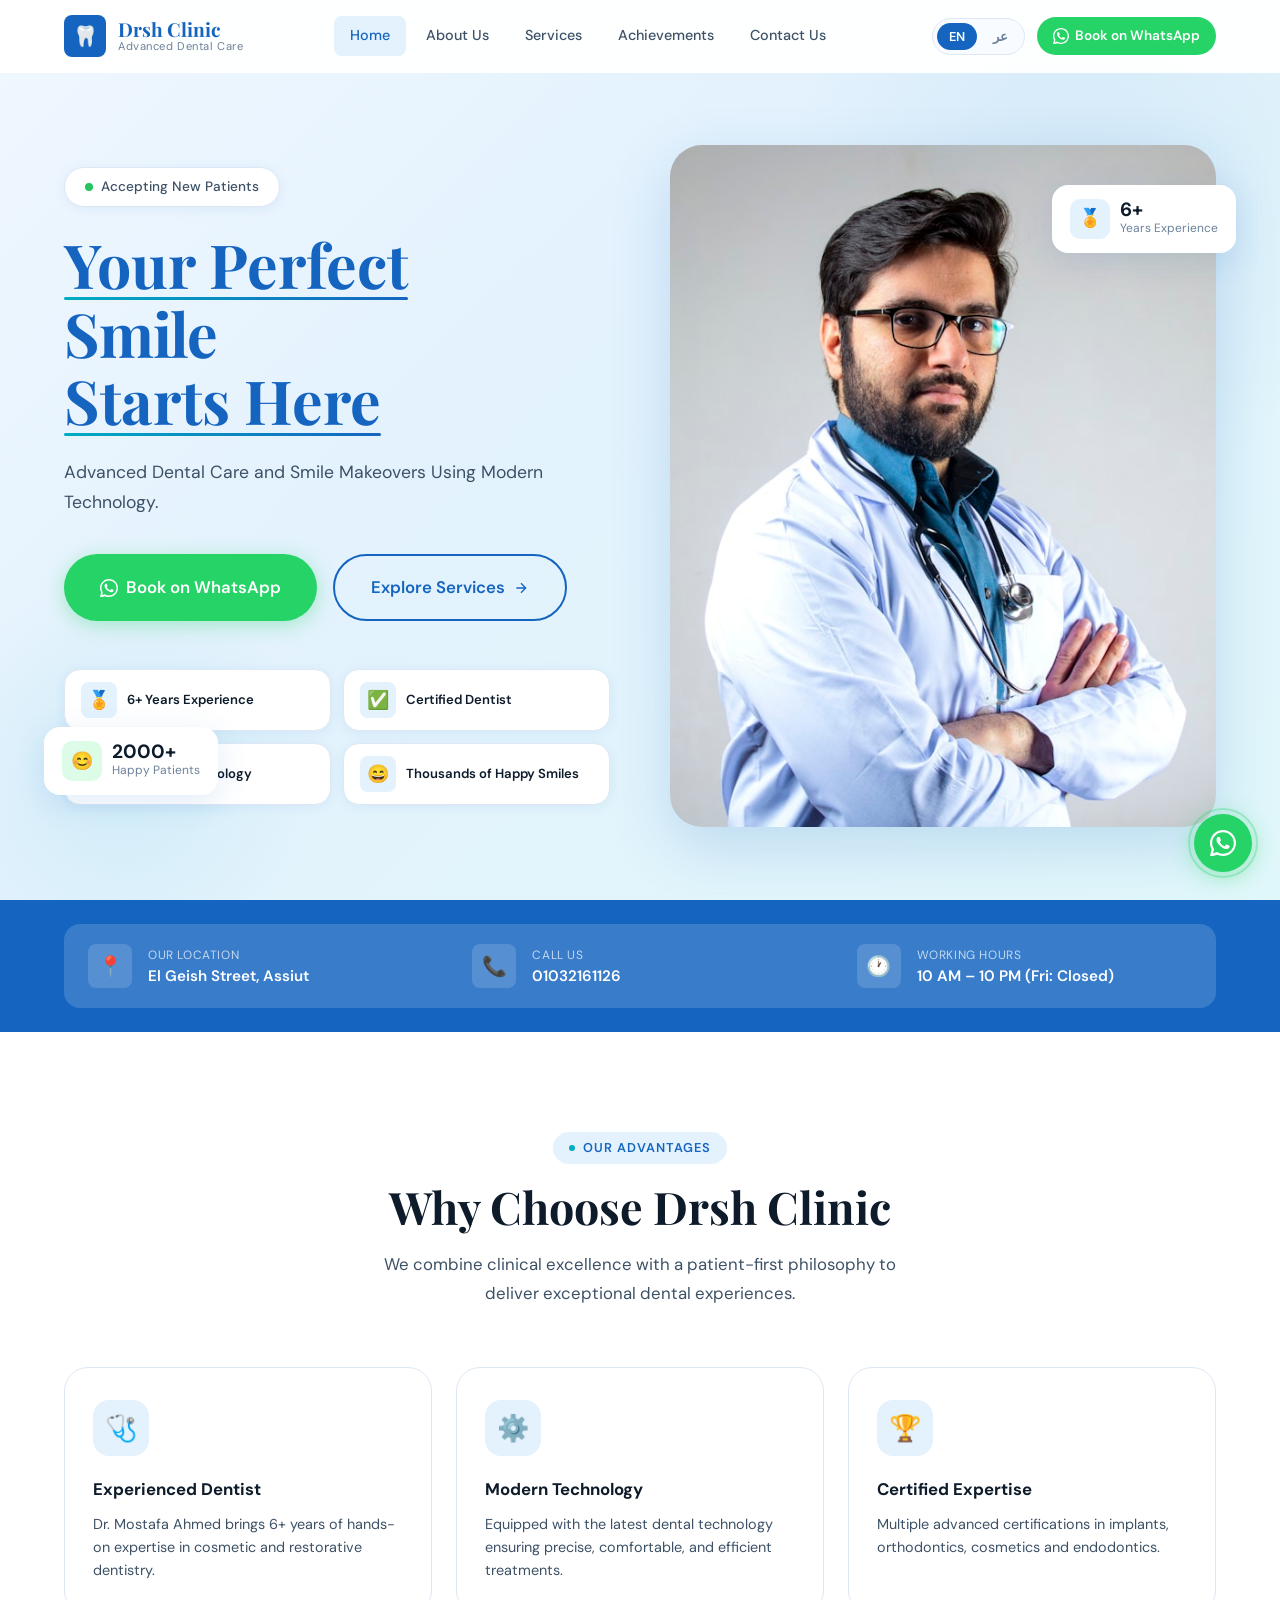
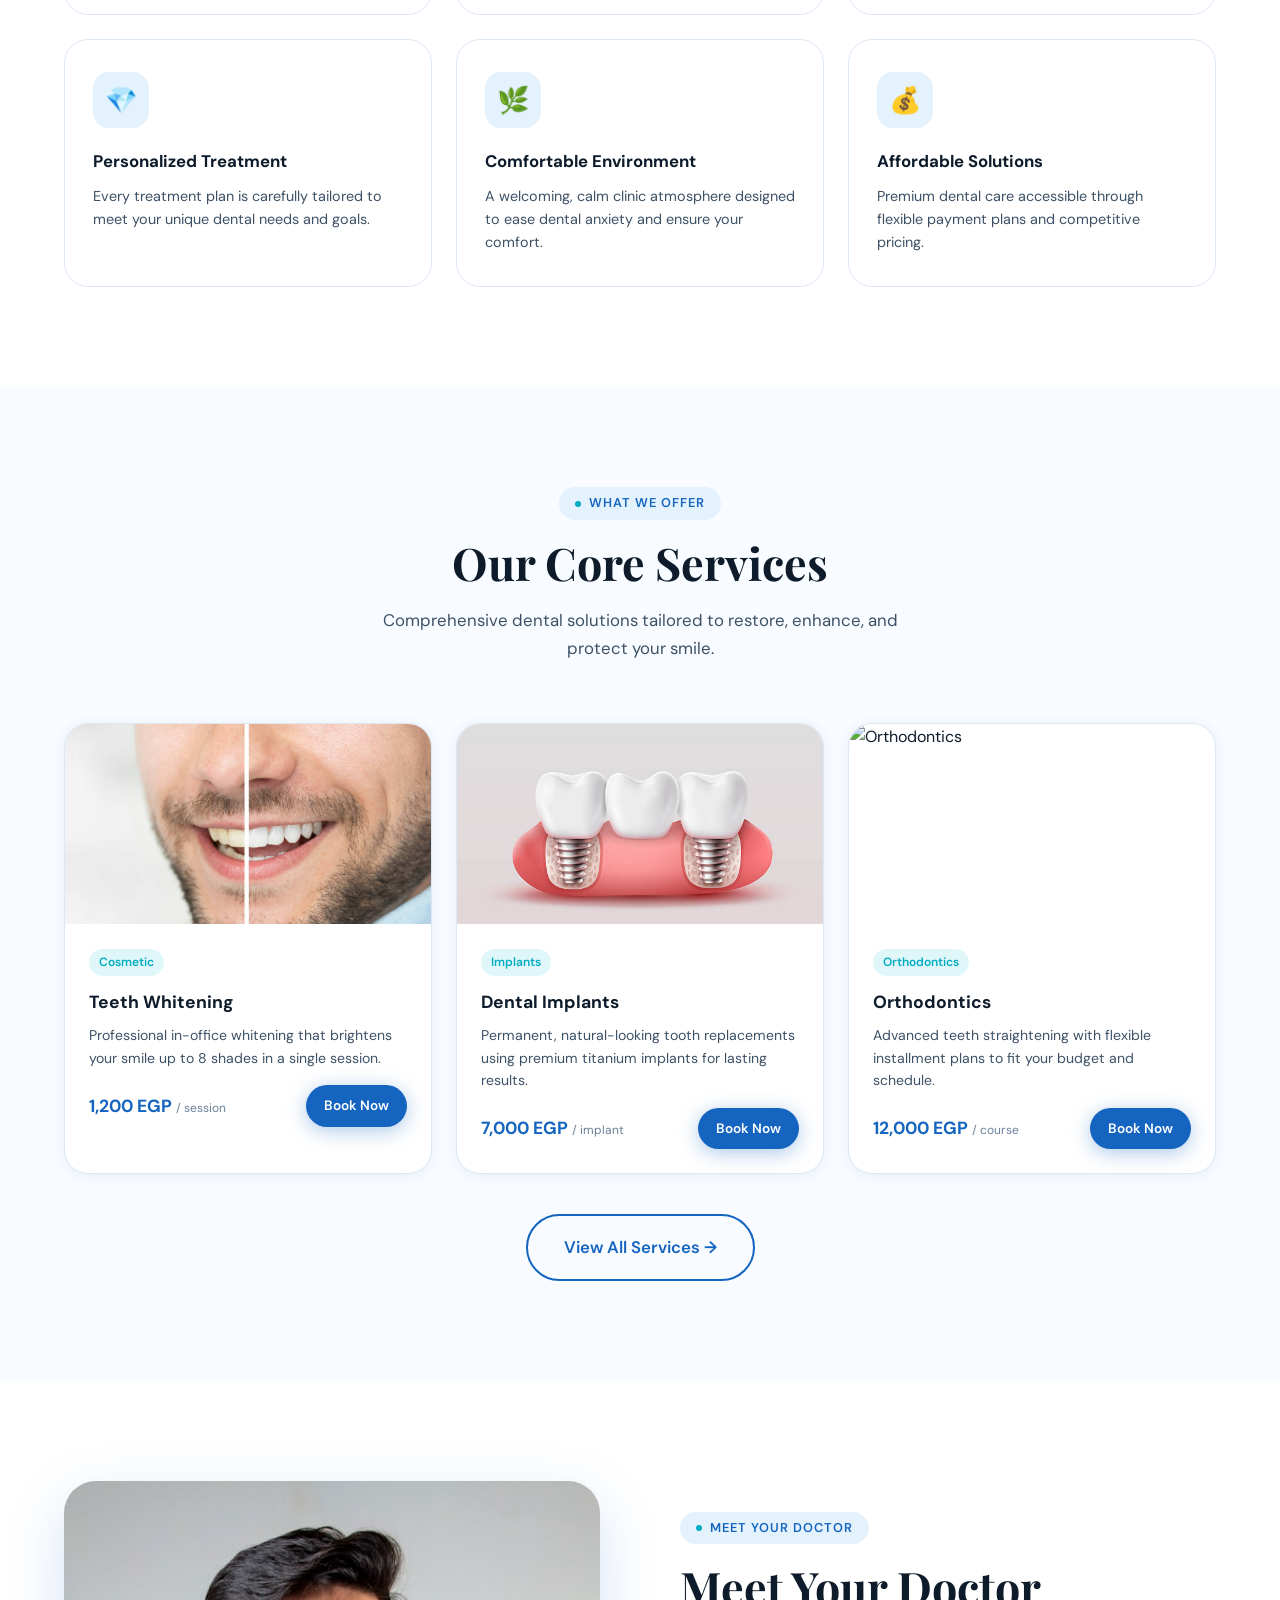
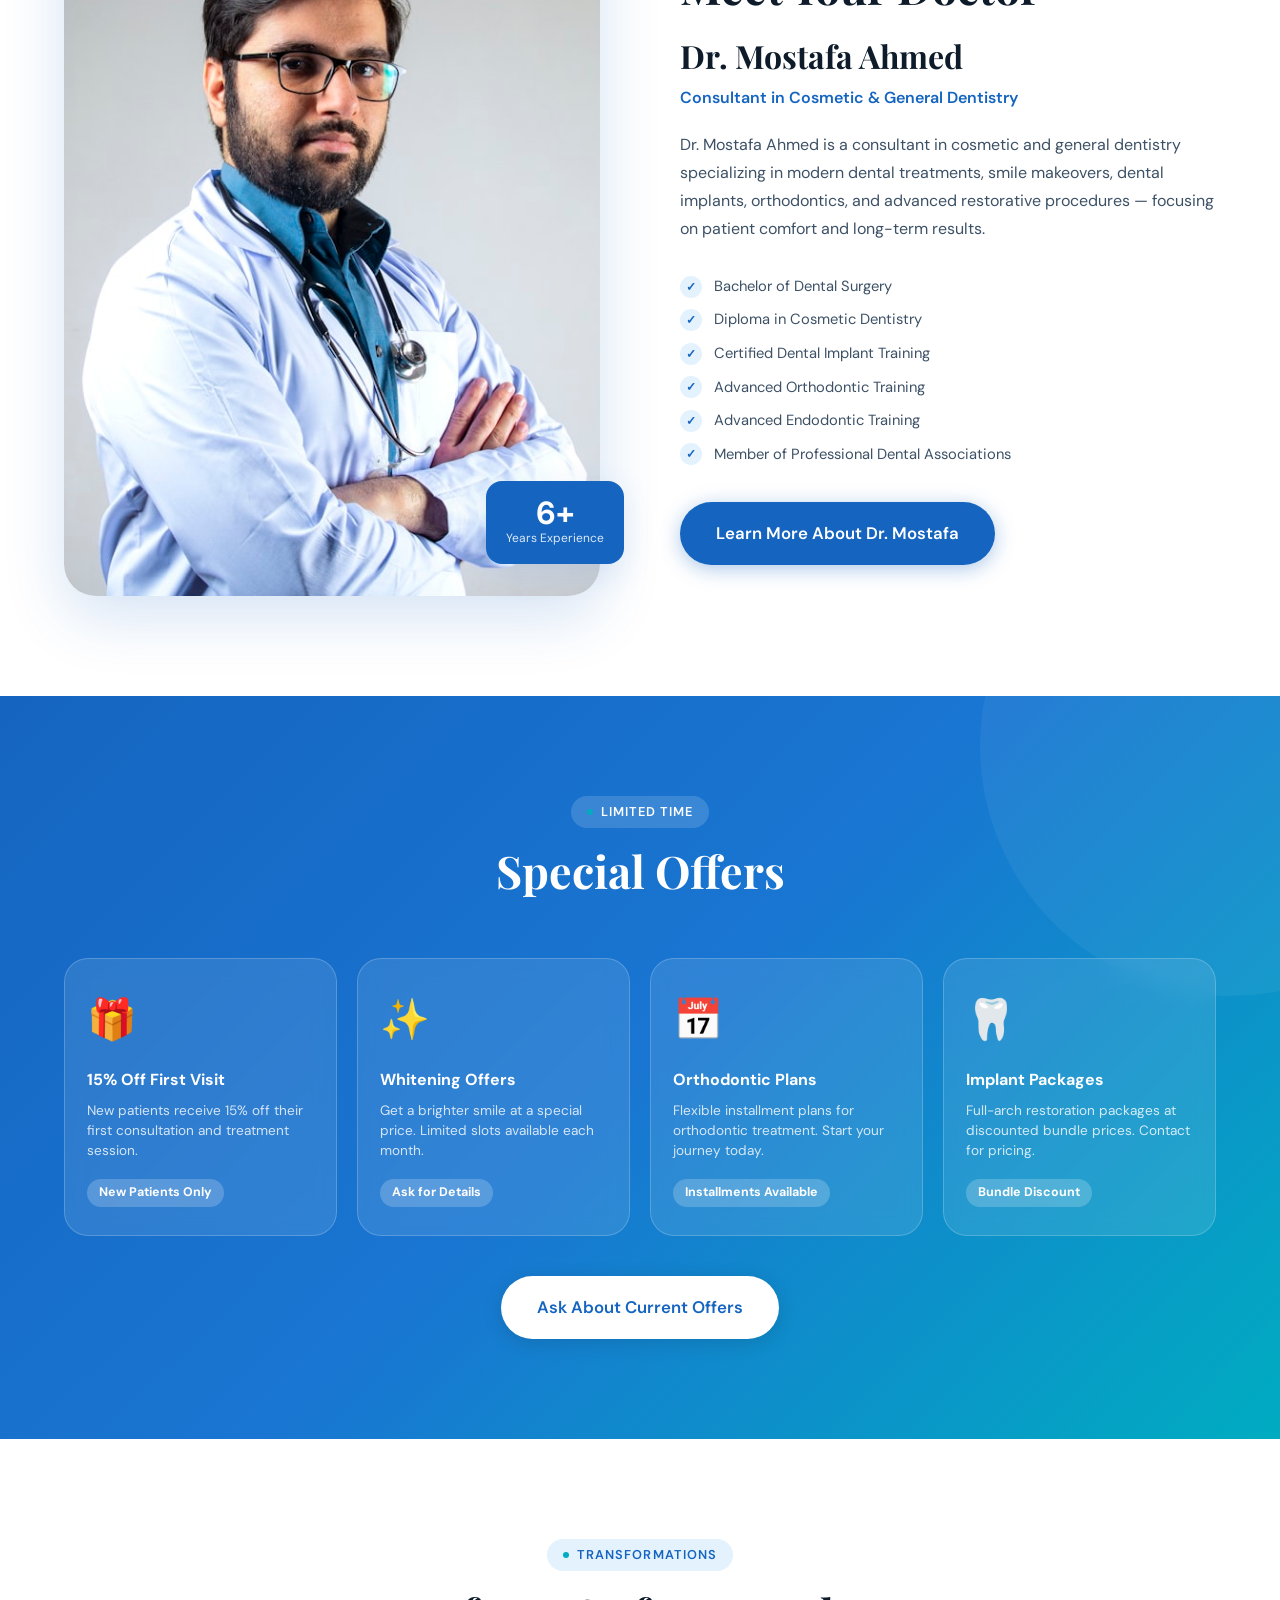
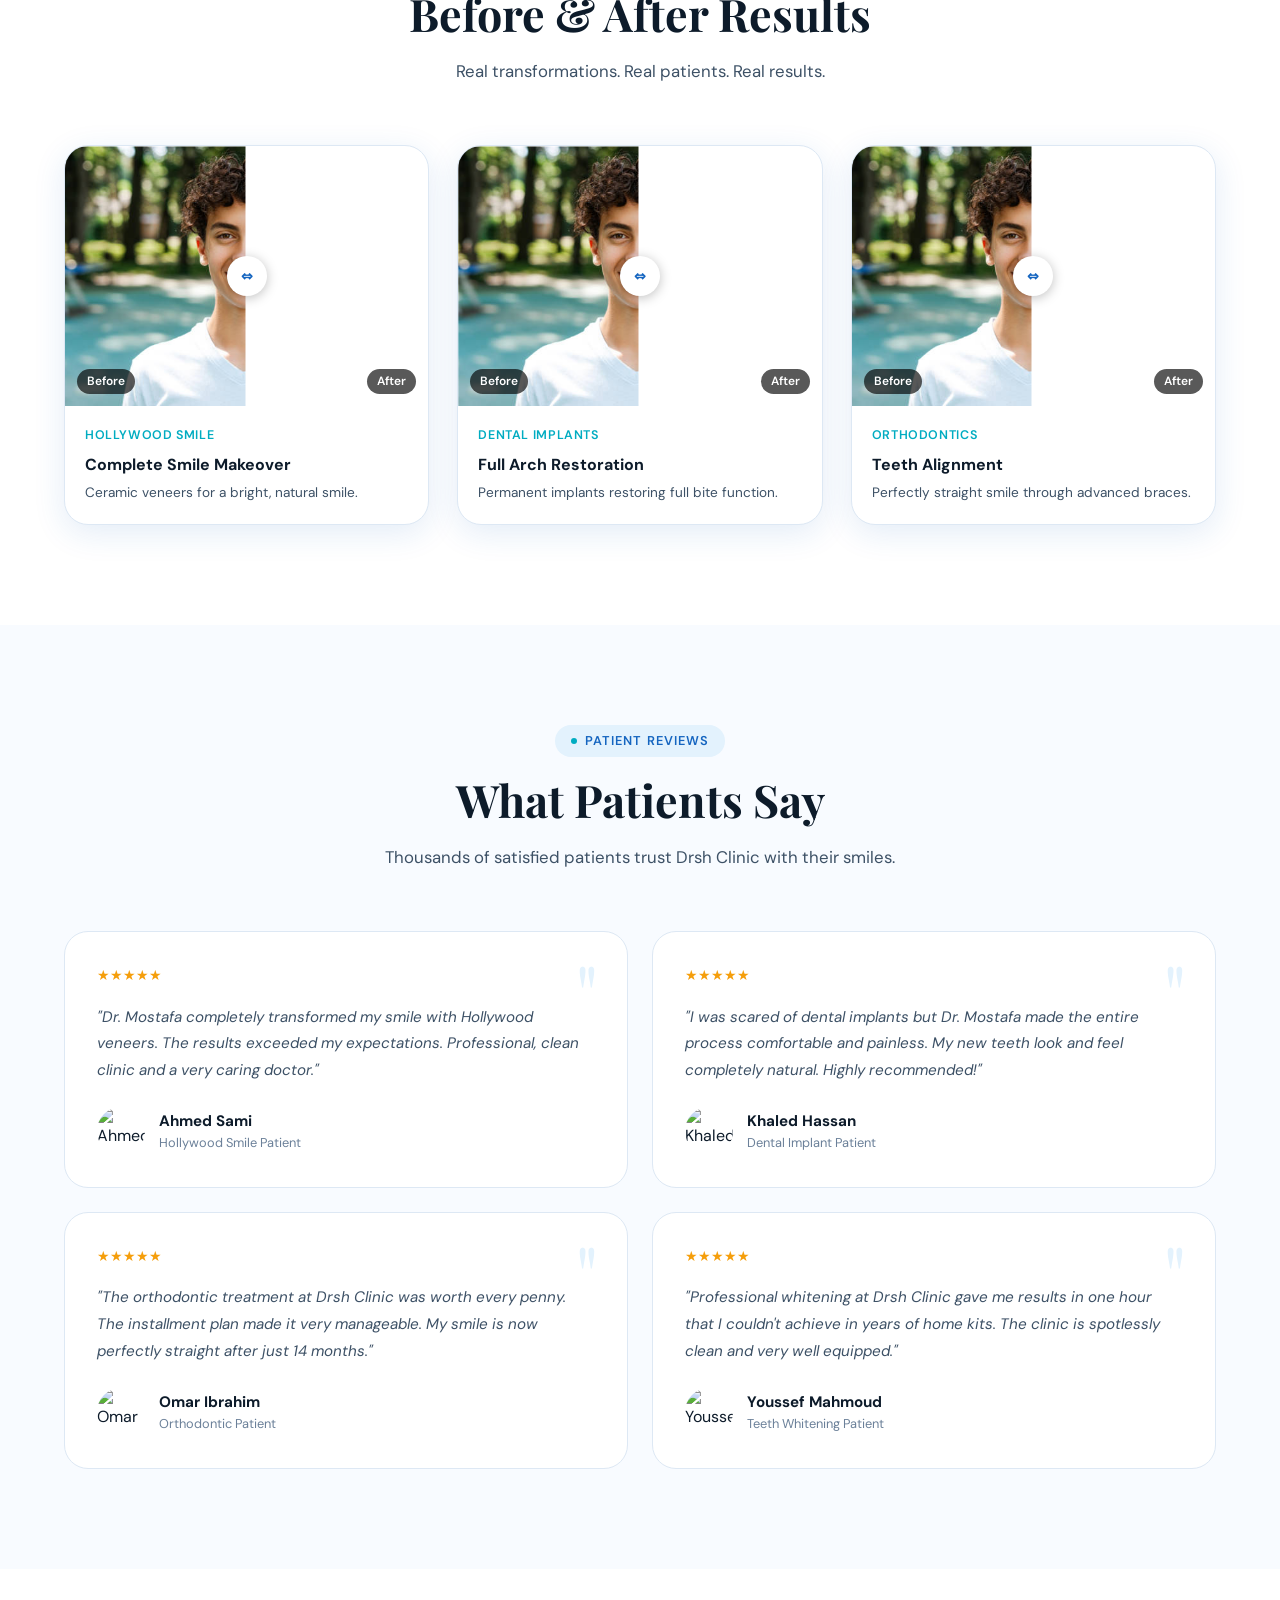
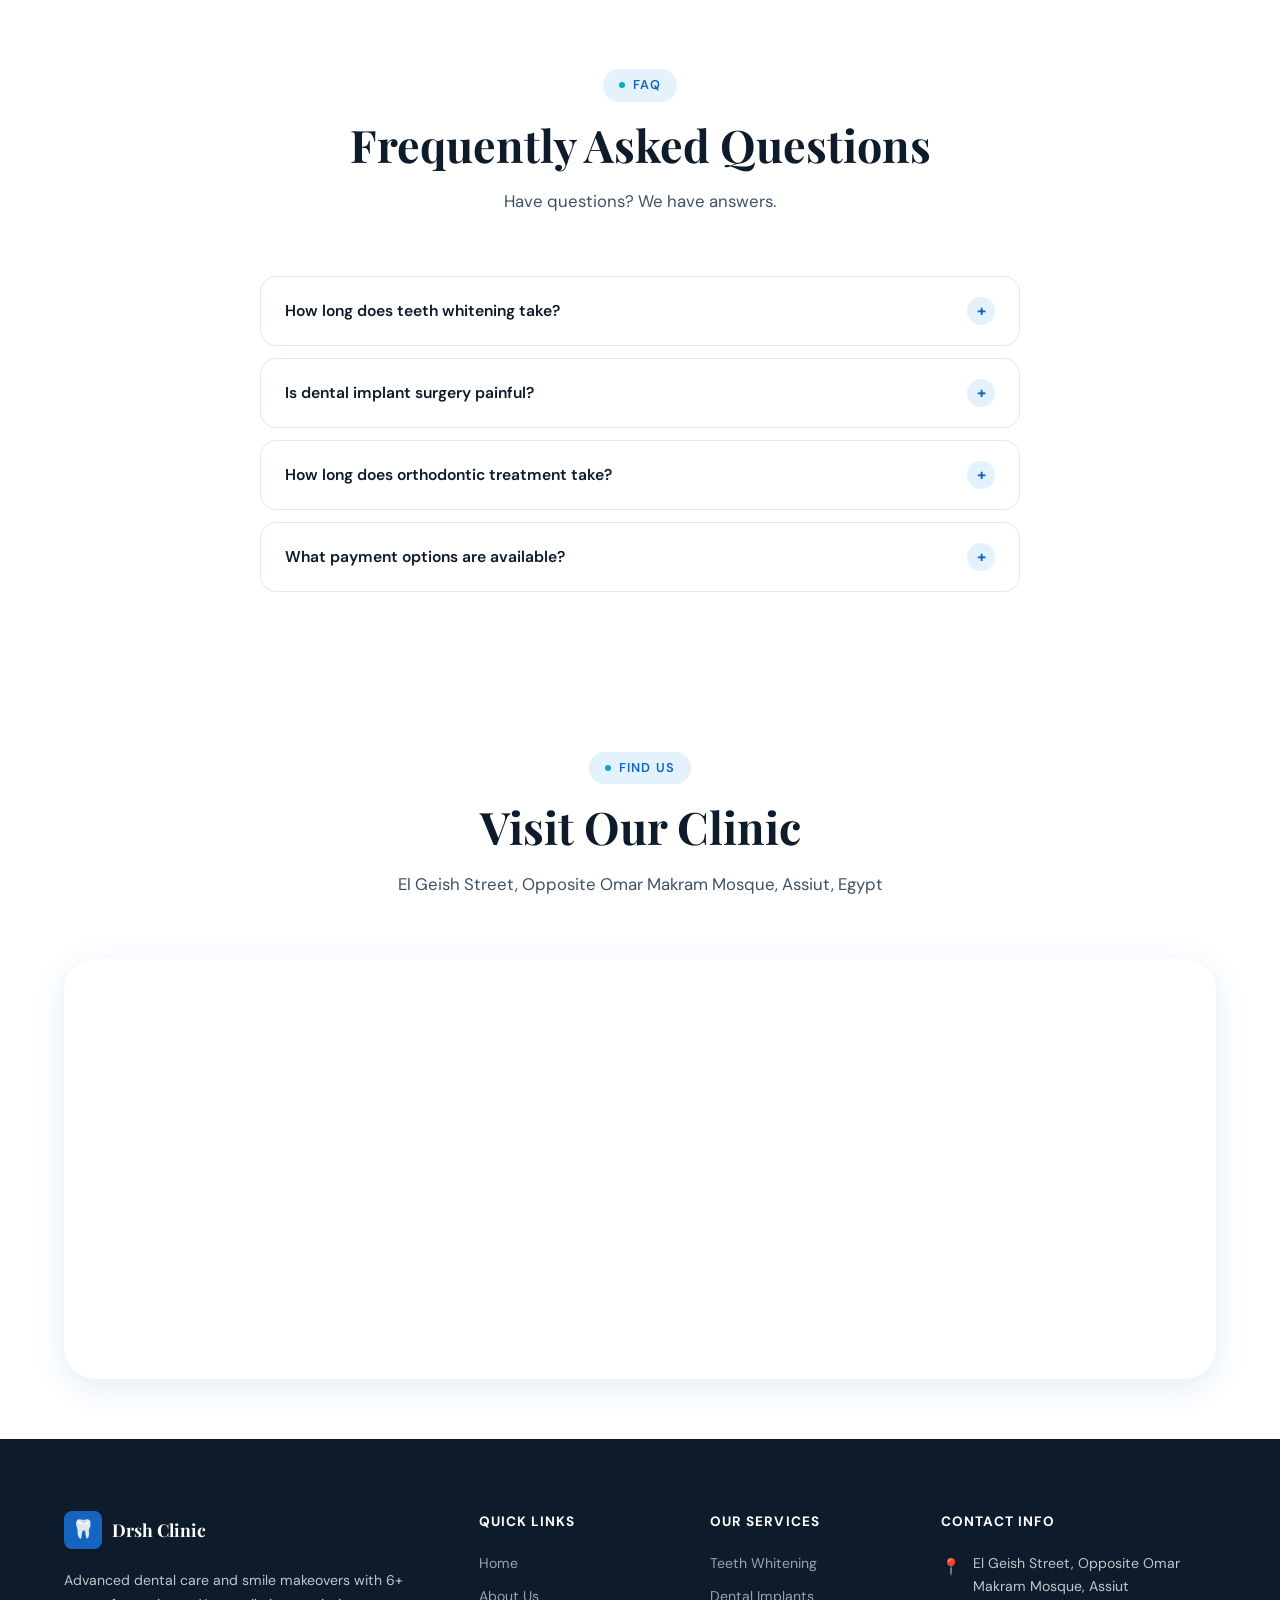
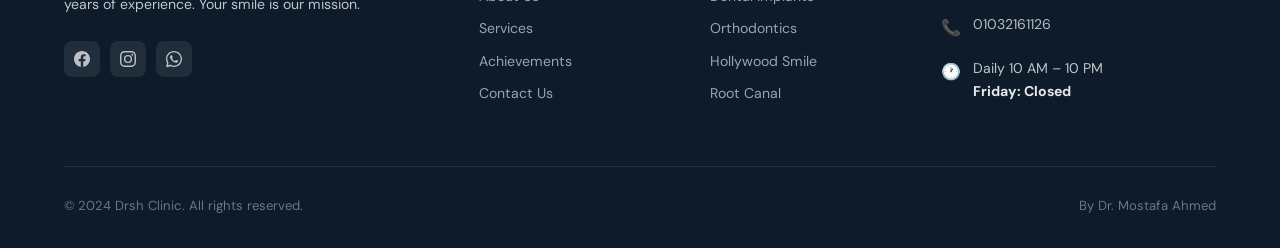
==== commit bf18bba5: "Update index.html" ====
--- a/index.html
+++ b/index.html
@@ -394,12 +394,12 @@
           <div class="ba-card reveal reveal-delay-1">
             <div class="ba-slider-wrap" role="img" aria-label="Before and after Hollywood Smile case">
               <div class="ba-before">
-                <img src="https://images.unsplash.com/photo-1583500178690-10fc18c57ec4?w=600&h=400&fit=crop&q=80"
-                  alt="Before Hollywood Smile" loading="lazy" />
+                <img src="./imgs/Dental Prosthetics.jpg"
+                  alt="Before orthodontics" loading="lazy" />
               </div>
               <div class="ba-after">
-                <img src="https://images.unsplash.com/photo-1606811841689-23dfddce3e95?w=600&h=400&fit=crop&q=80"
-                  alt="After Hollywood Smile" loading="lazy" />
+                <img src="./imgs/Orthodontics.jpg"
+                  alt="After orthodontics" loading="lazy" />
               </div>
               <div class="ba-divider" aria-hidden="true"></div>
               <div class="ba-handle" aria-hidden="true">⇔</div>
@@ -418,12 +418,12 @@
           <div class="ba-card reveal reveal-delay-2">
             <div class="ba-slider-wrap" role="img" aria-label="Before and after dental implants case">
               <div class="ba-before">
-                <img src="https://images.unsplash.com/photo-1559839734-2b71ea197ec2?w=600&h=400&fit=crop&q=80"
-                  alt="Before dental implants" loading="lazy" />
+                <img src="./imgs/Dental Prosthetics.jpg"
+                  alt="Before orthodontics" loading="lazy" />
               </div>
               <div class="ba-after">
-                <img src="https://images.unsplash.com/photo-1570612861542-284f4c12e75f?w=600&h=400&fit=crop&q=80"
-                  alt="After dental implants" loading="lazy" />
+                <img src="./imgs/Orthodontics.jpg"
+                  alt="After orthodontics" loading="lazy" />
               </div>
               <div class="ba-divider" aria-hidden="true"></div>
               <div class="ba-handle" aria-hidden="true">⇔</div>
@@ -442,11 +442,11 @@
           <div class="ba-card reveal reveal-delay-3">
             <div class="ba-slider-wrap" role="img" aria-label="Before and after orthodontics case">
               <div class="ba-before">
-                <img src="https://images.unsplash.com/photo-1588776814546-1ffed1c29571?w=600&h=400&fit=crop&q=80"
+                <img src="./imgs/Dental Prosthetics.jpg"
                   alt="Before orthodontics" loading="lazy" />
               </div>
               <div class="ba-after">
-                <img src="https://images.unsplash.com/photo-1609840114035-3c981b782dfe?w=600&h=400&fit=crop&q=80"
+                <img src="./imgs/Orthodontics.jpg"
                   alt="After orthodontics" loading="lazy" />
               </div>
               <div class="ba-divider" aria-hidden="true"></div>
@@ -708,4 +708,4 @@
   <script src="js/main.js"></script>
 </body>
 
-</html>+</html>
